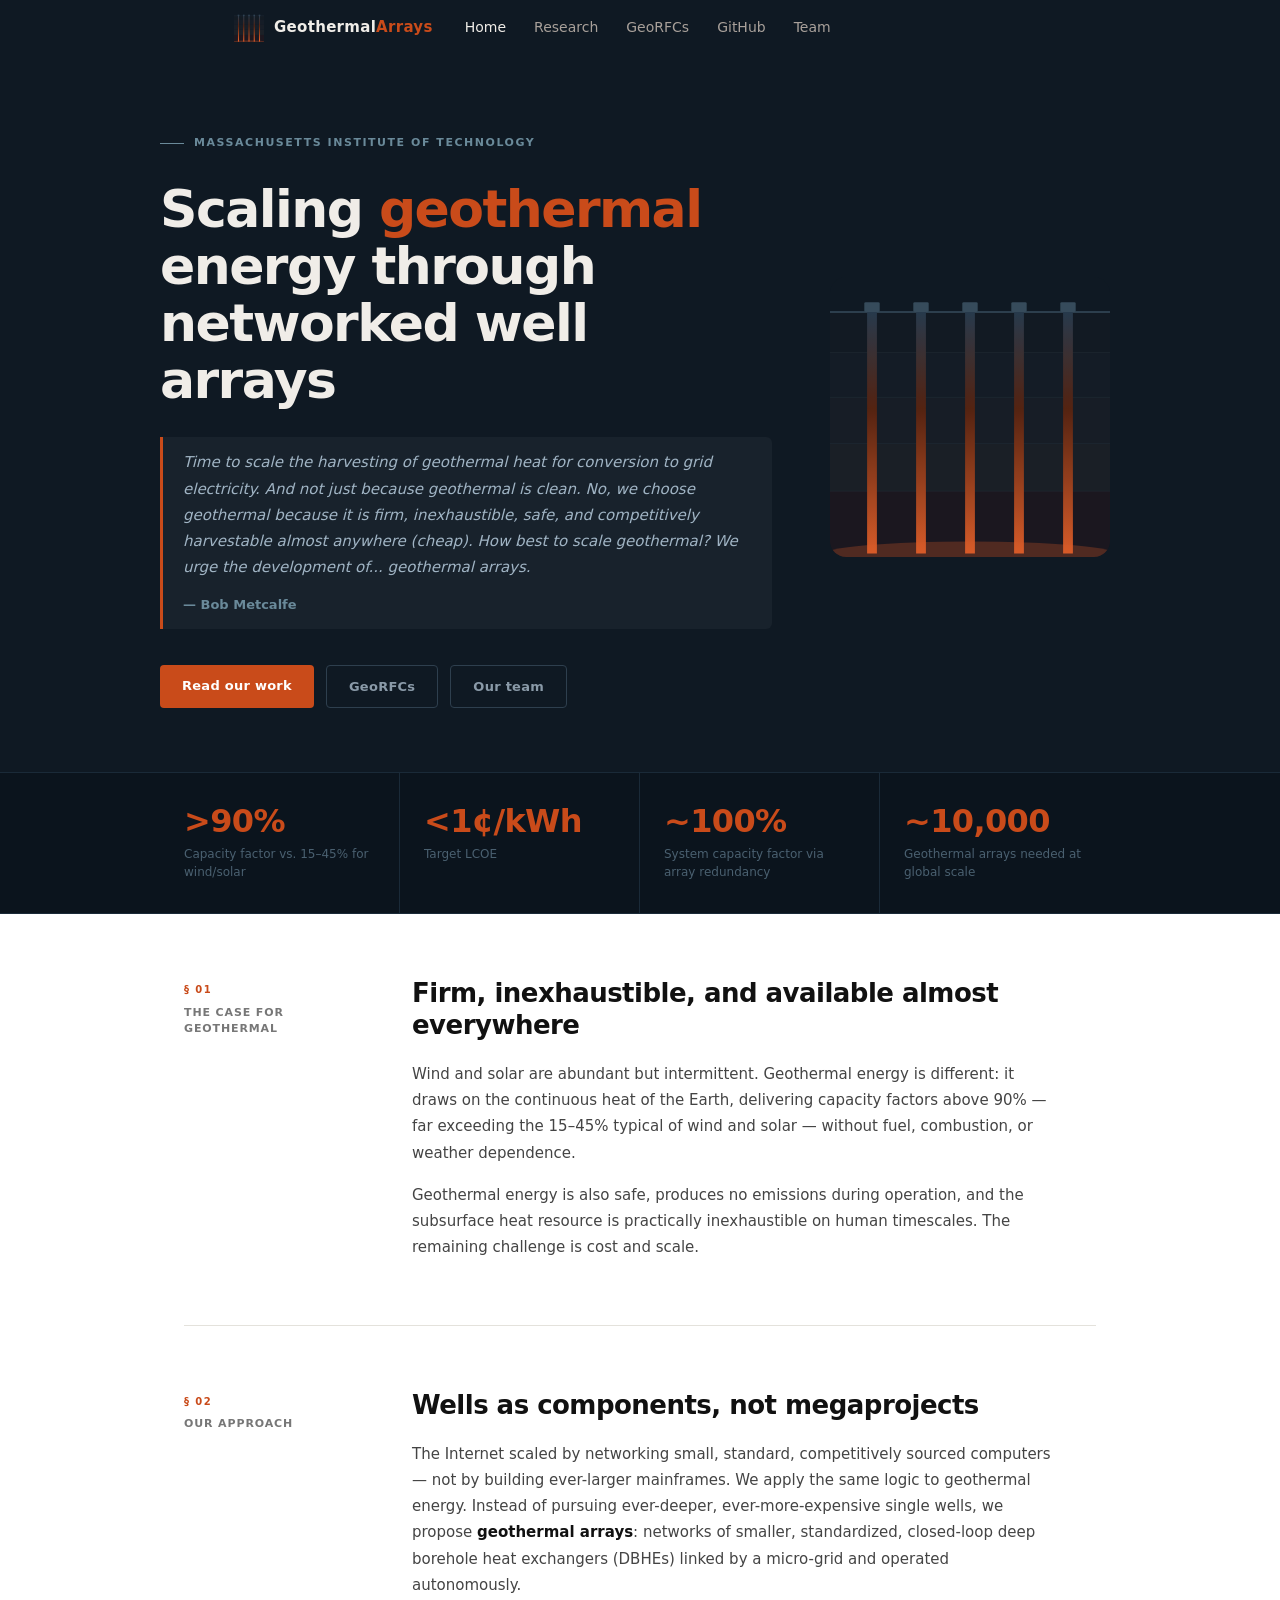
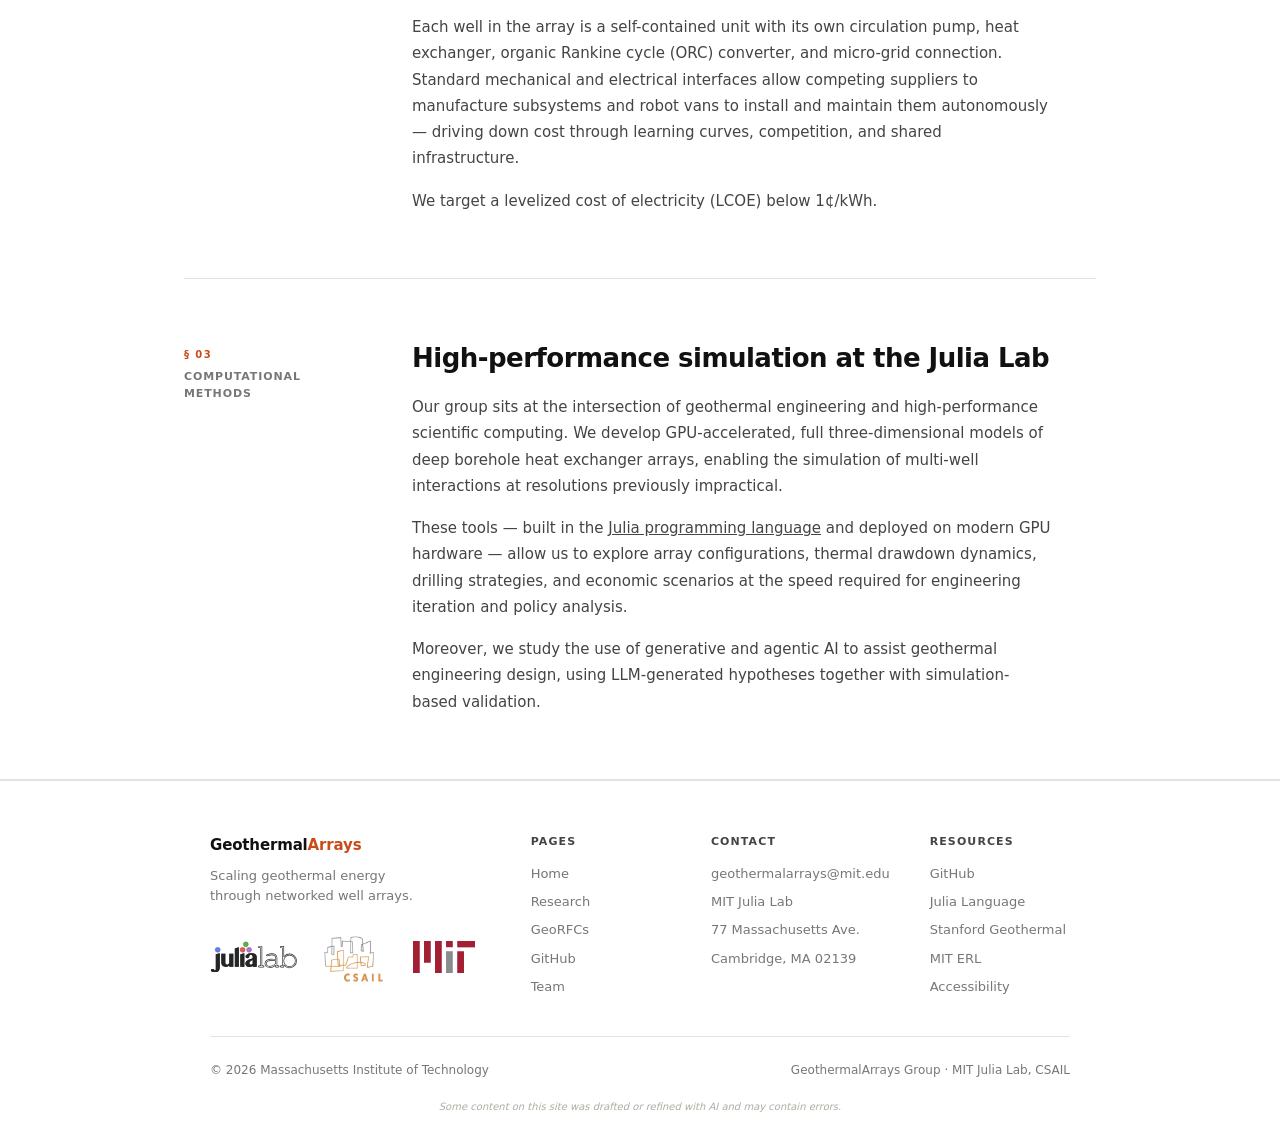
==== index.html @ 65e394c1 "Redesign home page and site-wide nav updates - New home page: dark hero with logo, stats strip, scro" ====
<!DOCTYPE html>
<html lang="en">
<head>
  <meta charset="UTF-8" />
  <meta name="viewport" content="width=device-width, initial-scale=1.0" />
  <title>GeothermalArrays — MIT Julia Lab</title>
  <meta name="description" content="Scaling geothermal energy through networks of standard wells. A research group at the MIT Julia Lab." />
  <link rel="stylesheet" href="css/style.css" />
  <style>
    :root { --content-w: 960px; }

    /* ── Hero ── */
    .hero2 {
      background: var(--nav-bg);
      padding: 0 24px;
    }

    .hero2-inner {
      max-width: var(--content-w);
      margin: 0 auto;
      display: grid;
      grid-template-columns: 1fr 300px;
      gap: 48px;
      align-items: center;
      min-height: 72vh;
      padding: 72px 0 64px;
    }

    .hero2-label {
      display: inline-flex;
      align-items: center;
      gap: 10px;
      font-size: 11px;
      font-weight: 700;
      letter-spacing: 0.14em;
      text-transform: uppercase;
      color: #6a8a9a;
      margin-bottom: 28px;
    }

    .hero2-label::before {
      content: '';
      display: block;
      width: 24px;
      height: 1px;
      background: #6a8a9a;
    }

    .hero2 h1 {
      font-size: clamp(32px, 5vw, 52px);
      font-weight: 800;
      line-height: 1.1;
      color: #f0ede8;
      letter-spacing: -0.03em;
      margin-bottom: 28px;
    }

    .hero2 h1 em {
      font-style: normal;
      color: var(--accent);
    }

    .hero2-desc {
      font-size: 16px;
      color: #8a9aa8;
      line-height: 1.75;
      max-width: 520px;
      margin-bottom: 40px;
    }

    .hero2-quote {
      border-left: 3px solid var(--accent);
      padding: 12px 20px;
      margin: 0 0 36px 0;
      background: rgba(255,255,255,0.04);
      border-radius: 0 6px 6px 0;
    }

    .hero2-quote p {
      font-size: 15px;
      color: #a0b4c4;
      line-height: 1.75;
      font-style: italic;
      margin-bottom: 10px;
    }

    .hero2-quote cite {
      font-size: 13px;
      font-style: normal;
      font-weight: 600;
      color: #6a8a9a;
    }

    .hero2-links {
      display: flex;
      gap: 12px;
      flex-wrap: wrap;
    }

    .btn2 {
      display: inline-block;
      padding: 10px 22px;
      border-radius: 4px;
      font-size: 13px;
      font-weight: 600;
      letter-spacing: 0.02em;
      text-decoration: none;
      transition: background 0.15s, color 0.15s, border-color 0.15s;
    }

    .btn2-primary {
      background: var(--accent);
      color: #fff;
    }

    .btn2-primary:hover { background: var(--accent-dark); }

    .btn2-ghost {
      border: 1px solid #2e3f4e;
      color: #8a9aa8;
    }

    .btn2-ghost:hover { border-color: #6a8a9a; color: #f0ede8; }

    /* ── Hero logo ── */
    .well-array-vis {
      display: flex;
      justify-content: center;
      align-items: center;
    }

    .hero2-logo {
      width: 100%;
      max-width: 280px;
      height: auto;
      border-radius: 16px;
      opacity: 0.92;
    }

    /* ── Stats strip ── */
    .stats-strip {
      background: #0b141d;
      border-top: 1px solid #1a2a38;
      border-bottom: 1px solid #1a2a38;
      padding: 0 24px;
    }

    .stats-strip-inner {
      max-width: var(--content-w);
      margin: 0 auto;
      display: grid;
      grid-template-columns: repeat(4, 1fr);
      divide: 1px solid #1a2a38;
    }

    .stat2 {
      padding: 32px 24px;
      border-right: 1px solid #1a2a38;
    }

    .stat2:last-child { border-right: none; }

    .stat2-value {
      font-size: 32px;
      font-weight: 800;
      color: var(--accent);
      letter-spacing: -0.02em;
      line-height: 1;
      margin-bottom: 8px;
    }

    .stat2-label {
      font-size: 12px;
      color: #4a6070;
      line-height: 1.5;
    }

    /* ── Content ── */
    .content2 {
      max-width: var(--content-w);
      margin: 0 auto;
      padding: 0 24px;
    }

    .section2 {
      display: grid;
      grid-template-columns: 180px 1fr;
      gap: 48px;
      padding: 64px 0;
      border-bottom: 1px solid var(--border);
    }

    .section2:last-child { border-bottom: none; }

    .section2-label {
      padding-top: 4px;
    }

    .section2-num {
      font-size: 10px;
      font-weight: 700;
      letter-spacing: 0.14em;
      text-transform: uppercase;
      color: var(--accent);
      margin-bottom: 6px;
    }

    .section2-name {
      font-size: 11px;
      font-weight: 600;
      letter-spacing: 0.08em;
      text-transform: uppercase;
      color: var(--text-3);
      line-height: 1.5;
    }

    .section2-body h2 {
      font-size: 26px;
      font-weight: 700;
      letter-spacing: -0.02em;
      color: var(--text-1);
      margin-bottom: 20px;
      line-height: 1.2;
    }

    .section2-body p {
      font-size: 15px;
      color: var(--text-2);
      line-height: 1.75;
      margin-bottom: 16px;
      max-width: 640px;
    }

    .section2-body p:last-child { margin-bottom: 0; }

    .section2-body p a {
      color: var(--text-2);
      text-decoration: underline;
    }

    .section2-body p a:hover { color: var(--text-1); }

    .section2-body strong { color: var(--text-1); }

    /* ── Stat cards inside section ── */
    .stat-grid2 {
      display: grid;
      grid-template-columns: repeat(2, 1fr);
      gap: 12px;
      margin-top: 28px;
    }

    .stat-card2 {
      background: var(--surface);
      border: 1px solid var(--border);
      border-radius: 8px;
      padding: 18px 20px;
    }

    .stat-card2-value {
      font-size: 24px;
      font-weight: 800;
      color: var(--accent);
      letter-spacing: -0.02em;
      line-height: 1;
      margin-bottom: 6px;
    }

    .stat-card2-label {
      font-size: 12px;
      color: var(--text-3);
      line-height: 1.4;
    }

    /* ── Scroll reveal ── */
    .section2 {
      opacity: 0;
      transform: translateY(28px);
      transition: opacity 0.6s ease, transform 0.6s ease;
    }

    .section2.visible {
      opacity: 1;
      transform: translateY(0);
    }

    /* ── Responsive ── */
    @media (max-width: 760px) {
      .hero2-inner {
        grid-template-columns: 1fr;
        min-height: auto;
        padding: 56px 0 48px;
      }
      .well-array-vis { display: none; }
      .stats-strip-inner { grid-template-columns: repeat(2, 1fr); }
      .stat2 { border-bottom: 1px solid #1a2a38; }
      .stat2:nth-child(2n) { border-right: none; }
      .section2 { grid-template-columns: 1fr; gap: 16px; }
      .section2-label { display: flex; gap: 12px; align-items: baseline; }
      .stat-grid2 { grid-template-columns: 1fr; }
    }
  </style>
</head>
<body>

<nav>
  <div class="nav-inner">
    <a class="nav-brand" href="index.html"><img class="nav-logo" src="images/logo-dark.svg" alt="GeothermalArrays logo" />Geothermal<span>Arrays</span></a>
    <ul class="nav-links">
      <li><a href="index.html" class="active">Home</a></li>
      <li><a href="publications.html">Research</a></li>
      <li><a href="rfcs.html">GeoRFCs</a></li>
      <li><a href="https://github.com/geothermalarrays" target="_blank" rel="noopener">GitHub</a></li>
      <li><a href="people.html">Team</a></li>
    </ul>
  </div>
</nav>

<!-- Hero -->
<section class="hero2">
  <div class="hero2-inner">
    <div>
      <div class="hero2-label">Massachusetts Institute of Technology</div>
      <h1>Scaling <em>geothermal</em> energy through networked well arrays</h1>
      <blockquote class="hero2-quote">
        <p>Time to scale the harvesting of geothermal heat for conversion to grid electricity. And not just because geothermal is clean. No, we choose geothermal because it is firm, inexhaustible, safe, and competitively harvestable almost anywhere (cheap). How best to scale geothermal? We urge the development of... geothermal arrays.</p>
        <cite>— Bob Metcalfe</cite>
      </blockquote>
      <div class="hero2-links">
        <a class="btn2 btn2-primary" href="publications.html">Read our work</a>
        <a class="btn2 btn2-ghost" href="rfcs.html">GeoRFCs</a>
        <a class="btn2 btn2-ghost" href="people.html">Our team</a>
      </div>
    </div>

    <!-- Logo -->
    <div class="well-array-vis">
      <img src="images/logo-dark.svg" alt="GeothermalArrays — geological cross-section logo" class="hero2-logo" />
    </div>
  </div>
</section>

<!-- Stats strip -->
<div class="stats-strip">
  <div class="stats-strip-inner">
    <div class="stat2">
      <div class="stat2-value">&gt;90%</div>
      <div class="stat2-label">Capacity factor vs. 15–45% for wind/solar</div>
    </div>
    <div class="stat2">
      <div class="stat2-value">&lt;1¢/kWh</div>
      <div class="stat2-label">Target LCOE</div>
    </div>
    <div class="stat2">
      <div class="stat2-value">~100%</div>
      <div class="stat2-label">System capacity factor via array redundancy</div>
    </div>
    <div class="stat2">
      <div class="stat2-value">~10,000</div>
      <div class="stat2-label">Geothermal arrays needed at global scale</div>
    </div>
  </div>
</div>

<!-- Content sections -->
<div class="content2">

  <div class="section2">
    <div class="section2-label">
      <div class="section2-num">§ 01</div>
      <div class="section2-name">The case for geothermal</div>
    </div>
    <div class="section2-body">
      <h2>Firm, inexhaustible, and available almost everywhere</h2>
      <p>
        Wind and solar are abundant but intermittent. Geothermal energy is different:
        it draws on the continuous heat of the Earth, delivering capacity factors
        above 90% — far exceeding the 15–45% typical of wind and solar — without
        fuel, combustion, or weather dependence.
      </p>
      <p>
        Geothermal energy is also safe, produces no emissions during operation, and
        the subsurface heat resource is practically inexhaustible on human timescales.
        The remaining challenge is cost and scale.
      </p>
    </div>
  </div>

  <div class="section2">
    <div class="section2-label">
      <div class="section2-num">§ 02</div>
      <div class="section2-name">Our approach</div>
    </div>
    <div class="section2-body">
      <h2>Wells as components, not megaprojects</h2>
      <p>
        The Internet scaled by networking small, standard, competitively sourced
        computers — not by building ever-larger mainframes. We apply the same logic
        to geothermal energy. Instead of pursuing ever-deeper, ever-more-expensive
        single wells, we propose <strong>geothermal arrays</strong>: networks of
        smaller, standardized, closed-loop deep borehole heat exchangers (DBHEs)
        linked by a micro-grid and operated autonomously.
      </p>
      <p>
        Each well in the array is a self-contained unit with its own circulation
        pump, heat exchanger, organic Rankine cycle (ORC) converter, and micro-grid
        connection. Standard mechanical and electrical interfaces allow competing
        suppliers to manufacture subsystems and robot vans to install and maintain
        them autonomously — driving down cost through learning curves, competition,
        and shared infrastructure.
      </p>
      <p>
        We target a levelized cost of electricity (LCOE) below 1¢/kWh.
      </p>
    </div>
  </div>

  <div class="section2">
    <div class="section2-label">
      <div class="section2-num">§ 03</div>
      <div class="section2-name">Computational methods</div>
    </div>
    <div class="section2-body">
      <h2>High-performance simulation at the Julia Lab</h2>
      <p>
        Our group sits at the intersection of geothermal engineering and
        high-performance scientific computing. We develop GPU-accelerated,
        full three-dimensional models of deep borehole heat exchanger arrays,
        enabling the simulation of multi-well interactions at resolutions
        previously impractical.
      </p>
      <p>
        These tools — built in the <a href="https://julialang.org/" target="_blank" rel="noopener">Julia programming language</a> and
        deployed on modern GPU hardware — allow us to explore array configurations,
        thermal drawdown dynamics, drilling strategies, and economic scenarios at
        the speed required for engineering iteration and policy analysis.
      </p>
      <p>
        Moreover, we study the use of generative and agentic AI to assist geothermal
        engineering design, using LLM-generated hypotheses together with
        simulation-based validation.
      </p>
    </div>
  </div>

</div>

<hr class="section-divider" style="margin-top: 0;" />

<footer>
  <div class="footer-inner">
    <div>
      <div class="footer-brand-name">Geothermal<span>Arrays</span></div>
      <p class="footer-tagline">Scaling geothermal energy through networked well arrays.</p>
      <div class="footer-logos">
        <a href="https://julia.mit.edu/" target="_blank" rel="noopener">
          <img class="footer-logo-julialab" src="images/julia_lab_logo.svg" alt="MIT Julia Lab" />
        </a>
        <a href="https://www.csail.mit.edu/" target="_blank" rel="noopener">
          <img class="footer-logo-csail" src="images/csail_logo.png" alt="MIT CSAIL" />
        </a>
        <a href="https://web.mit.edu/" target="_blank" rel="noopener">
          <img class="footer-logo-mit" src="images/mit_logo.svg" alt="MIT" />
        </a>
      </div>
    </div>

    <div>
      <div class="footer-col-title">Pages</div>
      <ul class="footer-col-links">
        <li><a href="index.html">Home</a></li>
        <li><a href="publications.html">Research</a></li>
        <li><a href="rfcs.html">GeoRFCs</a></li>
        <li><a href="https://github.com/geothermalarrays" target="_blank" rel="noopener">GitHub</a></li>
        <li><a href="people.html">Team</a></li>
      </ul>
    </div>

    <div>
      <div class="footer-col-title">Contact</div>
      <ul class="footer-col-links">
        <li><a href="mailto:geothermalarrays@mit.edu">geothermalarrays@mit.edu</a></li>
        <li><a href="https://julia.mit.edu/" target="_blank" rel="noopener">MIT Julia Lab</a></li>
        <li>77 Massachusetts Ave.</li>
        <li>Cambridge, MA 02139</li>
      </ul>
    </div>

    <div>
      <div class="footer-col-title">Resources</div>
      <ul class="footer-col-links">
        <li><a href="https://github.com/geothermalarrays" target="_blank" rel="noopener">GitHub</a></li>
        <li><a href="https://julialang.org/" target="_blank" rel="noopener">Julia Language</a></li>
        <li><a href="https://pangea.stanford.edu/ERE/db/GeoConf/" target="_blank" rel="noopener">Stanford Geothermal</a></li>
        <li><a href="https://erlweb.mit.edu/" target="_blank" rel="noopener">MIT ERL</a></li>
        <li><a href="https://accessibility.mit.edu/" target="_blank" rel="noopener">Accessibility</a></li>
      </ul>
    </div>
  </div>

  <div class="footer-bottom">
    <span>&copy; 2026 Massachusetts Institute of Technology</span>
    <span>GeothermalArrays Group &middot; MIT Julia Lab, CSAIL</span>
    <span class="footer-ai-disclaimer">Some content on this site was drafted or refined with AI and may contain errors.</span>
  </div>
</footer>

<script>
  const observer = new IntersectionObserver((entries) => {
    entries.forEach(entry => {
      if (entry.isIntersecting) {
        entry.target.classList.add('visible');
        observer.unobserve(entry.target);
      }
    });
  }, { threshold: 0.15 });

  document.querySelectorAll('.section2').forEach(el => observer.observe(el));
</script>
</body>
</html>
---- css/style.css ----
:root {
  --bg: #ffffff;
  --surface: #f7f6f3;
  --border: #e4e2dc;
  --text-1: #111111;
  --text-2: #444444;
  --text-3: #777777;
  --accent: #c94b1a;
  --accent-dark: #9e3912;
  --nav-bg: rgb(15, 25, 35);
  --nav-text: #f0ede8;
  --max-w: 860px;
  --font: system-ui, -apple-system, "Segoe UI", Helvetica, Arial, sans-serif;
}

*, *::before, *::after { box-sizing: border-box; margin: 0; padding: 0; }

body {
  font-family: var(--font);
  background: var(--bg);
  color: var(--text-1);
  font-size: 16px;
  line-height: 1.65;
}

/* ── Navigation ── */
nav {
  background: var(--nav-bg);
  position: sticky;
  top: 0;
  z-index: 100;
}

.nav-inner {
  max-width: var(--max-w);
  margin: 0 auto;
  padding: 0 24px;
  display: flex;
  align-items: center;
  gap: 32px;
  height: 54px;
}

.nav-brand {
  color: var(--nav-text);
  text-decoration: none;
  font-weight: 600;
  font-size: 15px;
  letter-spacing: 0.02em;
  white-space: nowrap;
  display: flex;
  align-items: center;
}

.nav-logo {
  width: 30px;
  height: 30px;
  flex-shrink: 0;
  margin-right: 10px;
}

.nav-brand span {
  color: var(--accent);
}

.nav-links {
  display: flex;
  gap: 28px;
  list-style: none;
}

.nav-links a {
  color: #a8a09a;
  text-decoration: none;
  font-size: 14px;
  transition: color 0.15s;
}

.nav-links a:hover,
.nav-links a.active {
  color: var(--nav-text);
}

/* ── Page wrapper ── */
.page {
  max-width: var(--max-w);
  margin: 0 auto;
  padding: 56px 24px 80px;
}

/* ── Hero (index only) ── */
.hero {
  padding: 72px 24px 56px;
  max-width: var(--max-w);
  margin: 0 auto;
}

.hero-label {
  font-size: 12px;
  font-weight: 600;
  letter-spacing: 0.12em;
  text-transform: uppercase;
  color: var(--accent);
  margin-bottom: 20px;
}

.hero h1 {
  font-size: clamp(28px, 5vw, 42px);
  font-weight: 700;
  line-height: 1.18;
  color: var(--text-1);
  margin-bottom: 24px;
  letter-spacing: -0.02em;
}

.hero-desc {
  font-size: 18px;
  color: var(--text-2);
  max-width: 640px;
  margin-bottom: 36px;
  line-height: 1.7;
}

.hero-links {
  display: flex;
  gap: 16px;
  flex-wrap: wrap;
}

.btn {
  display: inline-block;
  padding: 10px 22px;
  border-radius: 6px;
  font-size: 14px;
  font-weight: 500;
  text-decoration: none;
  transition: background 0.15s, color 0.15s;
}

.btn-primary {
  background: var(--accent);
  color: #fff;
}

.btn-primary:hover { background: var(--accent-dark); }

.btn-outline {
  border: 1.5px solid var(--border);
  color: var(--text-2);
}

.btn-outline:hover { border-color: var(--text-2); color: var(--text-1); }

/* ── Section divider ── */
.section-divider {
  border: none;
  border-top: 1px solid var(--border);
  margin: 0;
}

/* ── Content sections ── */
.content-section {
  max-width: var(--max-w);
  margin: 0 auto;
  padding: 52px 24px;
}

.content-section + .content-section {
  border-top: 1px solid var(--border);
}

.section-label {
  font-size: 11px;
  font-weight: 700;
  letter-spacing: 0.14em;
  text-transform: uppercase;
  color: var(--accent);
  margin-bottom: 14px;
}

.content-section h2 {
  font-size: 22px;
  font-weight: 600;
  margin-bottom: 20px;
  letter-spacing: -0.01em;
}

.content-section p {
  color: var(--text-2);
  margin-bottom: 16px;
  max-width: 700px;
}

.content-section p:last-child { margin-bottom: 0; }

.content-section p a,
.page p a {
  color: var(--text-2);
  text-decoration: underline;
}

.content-section p a:hover,
.page p a:hover { color: var(--text-1); }

/* ── Stat cards ── */
.stat-grid {
  display: grid;
  grid-template-columns: repeat(auto-fit, minmax(180px, 1fr));
  gap: 16px;
  margin: 32px 0 0;
}

.stat-card {
  background: var(--surface);
  border: 1px solid var(--border);
  border-radius: 10px;
  padding: 20px 22px;
}

.stat-value {
  font-size: 28px;
  font-weight: 700;
  color: var(--accent);
  line-height: 1;
  margin-bottom: 6px;
}

.stat-label {
  font-size: 13px;
  color: var(--text-3);
  line-height: 1.4;
}

/* ── Page headings ── */
.page-header {
  margin-bottom: 44px;
  padding-bottom: 24px;
  border-bottom: 1px solid var(--border);
}

.page-header h1 {
  font-size: 30px;
  font-weight: 700;
  letter-spacing: -0.02em;
  margin-bottom: 10px;
}

.page-header p {
  color: var(--text-2);
  font-size: 16px;
}

.page-header p a {
  color: var(--text-2);
  text-decoration: underline;
}

.page-header p a:hover {
  color: var(--text-1);
}

/* ── People grid ── */
.people-group {
  margin-bottom: 44px;
}

.people-group-title {
  font-size: 11px;
  font-weight: 700;
  letter-spacing: 0.14em;
  text-transform: uppercase;
  color: var(--text-3);
  margin-bottom: 20px;
  padding-bottom: 10px;
  border-bottom: 1px solid var(--border);
}

.people-pair {
  display: grid;
  grid-template-columns: 1fr 1fr;
  gap: 24px;
  padding: 18px 0;
}

.person-card {
  display: flex;
  gap: 16px;
  align-items: flex-start;
  border-radius: 8px;
  padding: 10px;
  margin: -10px;
  transition: background 0.2s;
}

.person-card:hover {
  background: var(--surface);
}

.person-info { flex: 1; }

.person-name {
  font-size: 16px;
  font-weight: 600;
  color: var(--text-1);
  margin-bottom: 2px;
}

.person-name a {
  color: inherit;
  text-decoration: none;
}

.person-name a:hover { color: var(--accent); }

.person-title {
  font-size: 14px;
  color: var(--text-2);
  margin-bottom: 6px;
}

.person-affil {
  font-size: 13px;
  color: var(--text-3);
}

.person-bio {
  font-size: 14px;
  color: var(--text-2);
  margin-top: 8px;
  line-height: 1.6;
}

.person-photo {
  width: 88px;
  height: 88px;
  border-radius: 50%;
  object-fit: cover;
  object-position: center top;
  flex-shrink: 0;
  border: 1px solid var(--border);
}

/* ── Publications list ── */
.pub-year-heading {
  font-size: 11px;
  font-weight: 700;
  letter-spacing: 0.14em;
  text-transform: uppercase;
  color: var(--text-3);
  margin: 36px 0 16px;
  padding-bottom: 8px;
  border-bottom: 1px solid var(--border);
}

.pub-year-heading:first-child { margin-top: 0; }

.pub-list {
  list-style: none;
}

.pub-item {
  padding: 18px 10px;
  margin: 0 -10px;
  border-radius: 8px;
  transition: background 0.2s;
}

.pub-item:hover { background: var(--surface); }

.pub-title {
  font-size: 15px;
  font-weight: 500;
  color: var(--text-1);
  margin-bottom: 6px;
  line-height: 1.5;
}

.pub-title a {
  color: inherit;
  text-decoration: none;
}

.pub-title a:hover { color: var(--accent); text-decoration: underline; }

.pub-featured {
  display: inline-block;
  font-size: 10px;
  font-weight: 700;
  letter-spacing: 0.08em;
  text-transform: uppercase;
  color: var(--accent);
  border: 1px solid var(--accent);
  border-radius: 3px;
  padding: 1px 6px;
  margin-left: 8px;
  vertical-align: middle;
  line-height: 1.6;
}

.pub-type {
  display: inline-block;
  font-size: 10px;
  font-weight: 600;
  letter-spacing: 0.06em;
  text-transform: uppercase;
  color: var(--text-3);
  border: 1px solid var(--border);
  border-radius: 3px;
  padding: 1px 6px;
  margin-left: 8px;
  vertical-align: middle;
  line-height: 1.6;
}

.pub-authors {
  font-size: 13px;
  color: var(--text-2);
  margin-bottom: 4px;
}

.pub-venue {
  font-size: 13px;
  color: var(--text-3);
}

.pub-actions {
  display: flex;
  align-items: center;
  gap: 6px;
  margin-top: 10px;
}

.pub-btn {
  display: inline-flex;
  align-items: center;
  gap: 5px;
  font-size: 11px;
  font-weight: 600;
  letter-spacing: 0.04em;
  text-transform: uppercase;
  color: var(--text-3);
  border: 1px solid var(--border);
  border-radius: 4px;
  padding: 3px 9px;
  text-decoration: none;
  background: none;
  cursor: pointer;
  font-family: inherit;
  line-height: 1.6;
  transition: color 0.15s, border-color 0.15s;
}

.pub-btn:hover {
  color: var(--accent);
  border-color: var(--accent);
}

.pub-btn.copied {
  color: #2a7a3a;
  border-color: #2a7a3a;
}

.pub-btn svg {
  flex-shrink: 0;
}

.pub-copy-all-bar {
  display: flex;
  justify-content: flex-end;
  margin-bottom: 8px;
}

/* ── RFC page ── */
.rfc-intro {
  background: var(--surface);
  border: 1px solid var(--border);
  border-left: 4px solid var(--accent);
  border-radius: 0 8px 8px 0;
  padding: 24px 28px;
  margin: 32px 0;
}

.rfc-intro p {
  font-size: 15px;
  color: var(--text-2);
  margin-bottom: 12px;
  line-height: 1.7;
}

.rfc-intro p:last-child { margin-bottom: 0; }

.rfc-intro cite {
  font-style: normal;
  font-weight: 600;
  color: var(--text-1);
}

.rfc-list {
  list-style: none;
  margin-top: 28px;
}

.rfc-item {
  padding: 18px 0;
  border-bottom: 1px solid var(--border);
  display: flex;
  gap: 20px;
  align-items: flex-start;
}

.rfc-item:last-child { border-bottom: none; }

.rfc-num {
  font-size: 12px;
  font-weight: 700;
  letter-spacing: 0.06em;
  color: var(--accent);
  white-space: nowrap;
  margin-top: 2px;
  min-width: 80px;
}

.rfc-body { flex: 1; }

.rfc-title {
  font-size: 15px;
  font-weight: 500;
  color: var(--text-1);
  margin-bottom: 4px;
}

.rfc-title a {
  color: inherit;
  text-decoration: none;
}

.rfc-title a:hover { color: var(--accent); }

.rfc-desc {
  font-size: 13px;
  color: var(--text-2);
  line-height: 1.6;
}

/* ── Footer ── */
footer {
  border-top: 1px solid var(--border);
  padding: 52px 24px 32px;
  font-size: 13px;
  color: var(--text-3);
}

.footer-inner {
  max-width: var(--max-w);
  margin: 0 auto;
  display: grid;
  grid-template-columns: 2fr 1fr 1fr 1fr;
  gap: 40px;
  padding-bottom: 40px;
  border-bottom: 1px solid var(--border);
}

.footer-brand-logo {
  width: 48px;
  height: 48px;
  border-radius: 8px;
  display: block;
  margin-bottom: 14px;
}

.footer-brand-name {
  font-size: 15px;
  font-weight: 700;
  color: var(--text-1);
  letter-spacing: -0.01em;
  margin-bottom: 8px;
}

.footer-brand-name span { color: var(--accent); }

.footer-tagline {
  font-size: 13px;
  color: var(--text-3);
  line-height: 1.6;
  margin-bottom: 24px;
  max-width: 220px;
}

.footer-logos {
  display: flex;
  align-items: center;
  gap: 20px;
  flex-wrap: wrap;
}

.footer-logo-mit {
  height: 32px;
  width: auto;
  display: block;
}

.footer-logo-julialab {
  height: 32px;
  width: auto;
  display: block;
}

.footer-logo-csail {
  height: 52px;
  width: auto;
  display: block;
  opacity: 0.75;
}

.footer-col-title {
  font-size: 11px;
  font-weight: 700;
  letter-spacing: 0.1em;
  text-transform: uppercase;
  color: var(--text-2);
  margin-bottom: 14px;
}

.footer-col-links {
  list-style: none;
  display: flex;
  flex-direction: column;
  gap: 10px;
}

.footer-col-links a {
  color: var(--text-3);
  text-decoration: none;
  transition: color 0.15s;
}

.footer-col-links a:hover { color: var(--text-1); }

.footer-col-links li { line-height: 1.4; }

.footer-bottom {
  max-width: var(--max-w);
  margin: 24px auto 0;
  display: flex;
  justify-content: space-between;
  align-items: center;
  font-size: 12px;
  color: var(--text-3);
  flex-wrap: wrap;
  gap: 8px;
}

.footer-bottom a { color: var(--text-3); text-decoration: underline; }
.footer-bottom a:hover { color: var(--text-1); }

.footer-ai-disclaimer {
  width: 100%;
  text-align: center;
  font-size: 10px;
  color: #b0aba4;
  font-style: italic;
  margin-top: 10px;
  order: 10;
}

@media (max-width: 700px) {
  .footer-inner { grid-template-columns: 1fr 1fr; }
}

/* ── MIT badge ── */
.affil-badge {
  display: inline-flex;
  align-items: center;
  gap: 8px;
  background: var(--surface);
  border: 1px solid var(--border);
  border-radius: 20px;
  padding: 5px 14px;
  font-size: 13px;
  color: var(--text-2);
  text-decoration: none;
  margin-bottom: 28px;
}

.affil-badge:hover { border-color: var(--text-3); }

/* ── Responsive ── */
@media (max-width: 600px) {
  .hero { padding: 48px 20px 40px; }
  .page { padding: 40px 20px 60px; }
  .content-section { padding: 40px 20px; }
  .stat-grid { grid-template-columns: repeat(2, 1fr); }
}
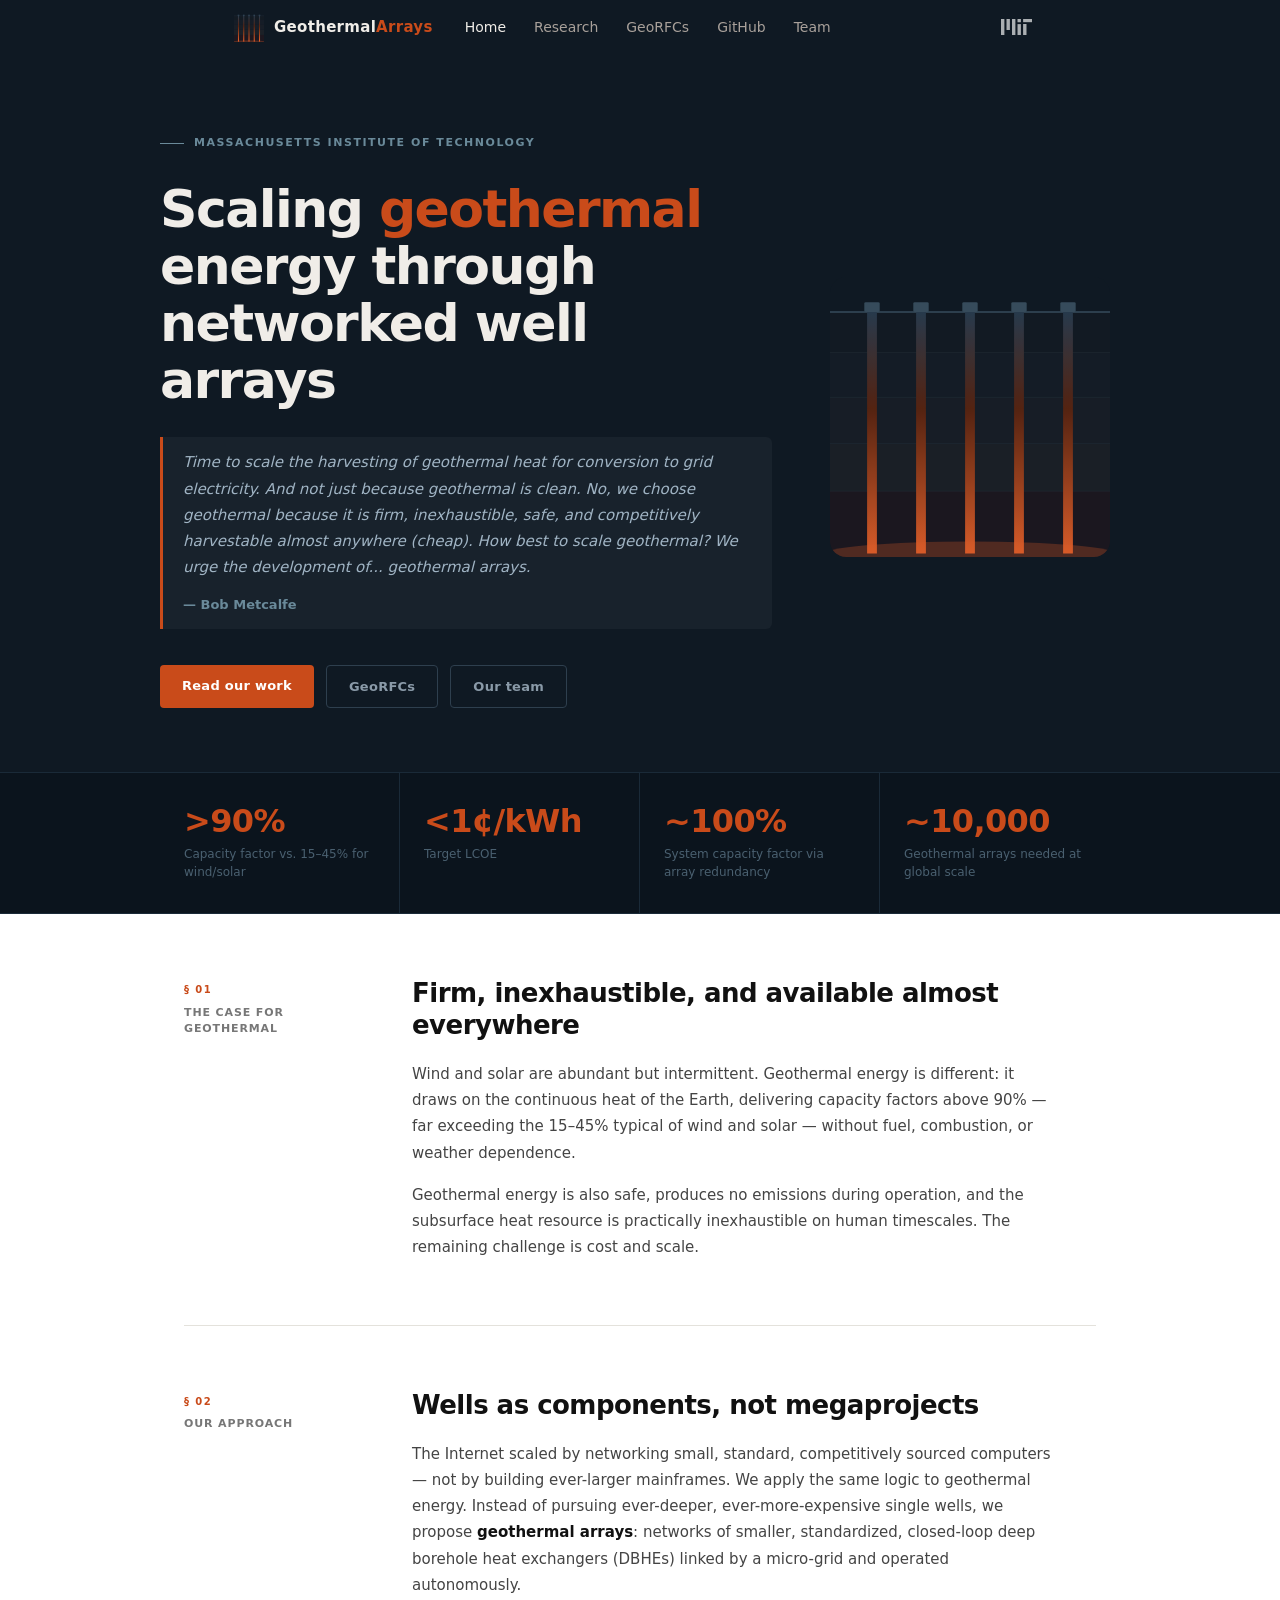
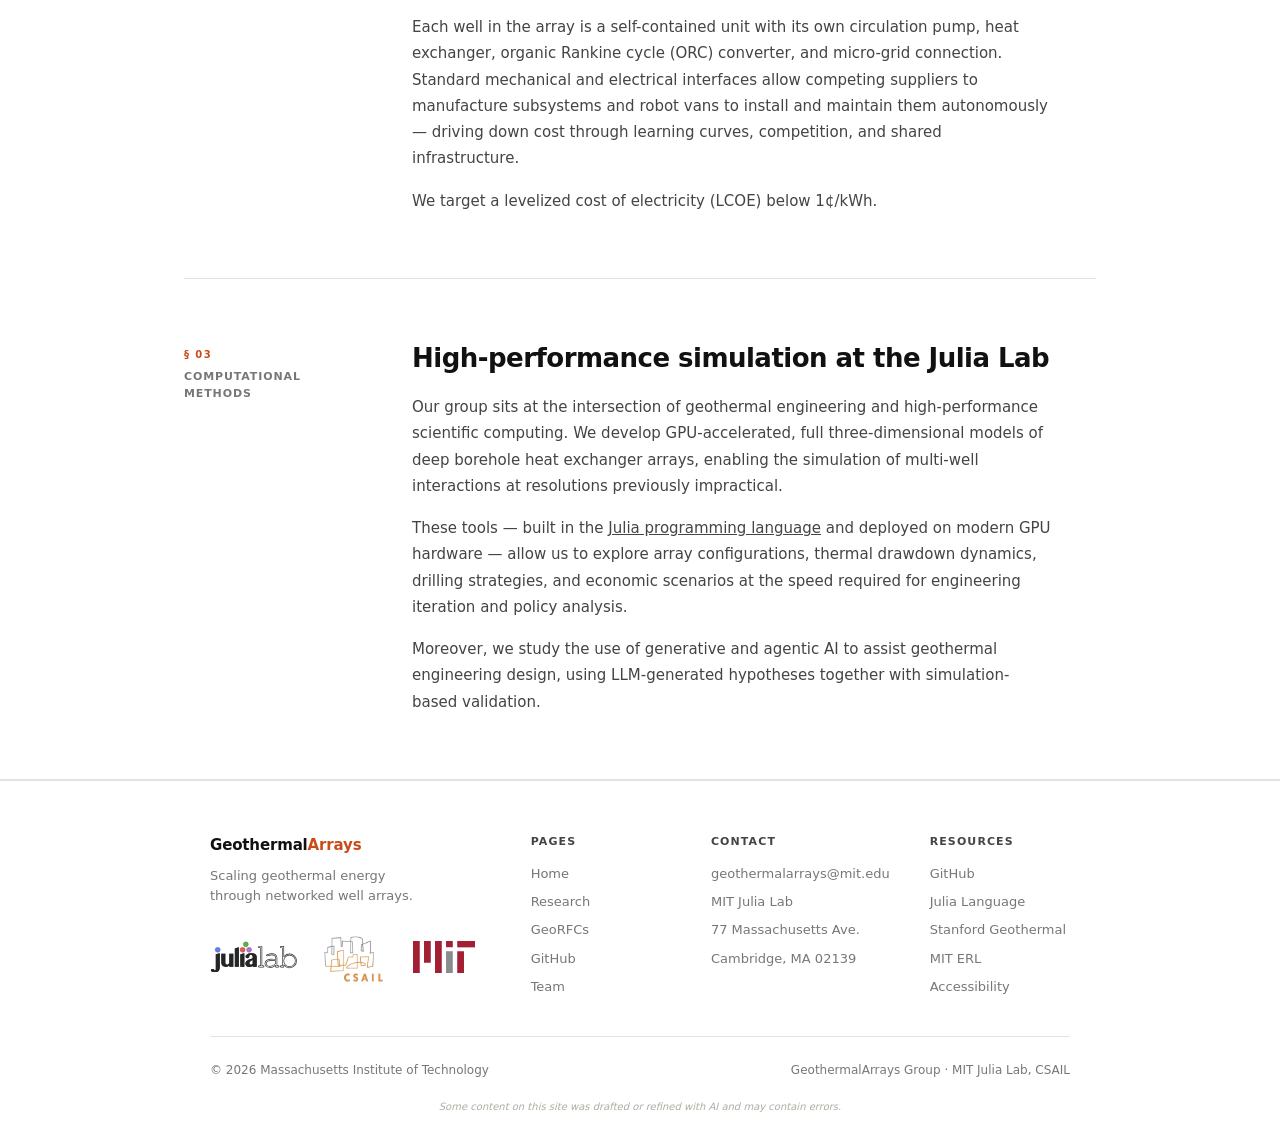
==== commit 057772fd: "Add white MIT logo to nav bar across all pages Co-Authored-By: Claude Sonnet 4.6 <noreply@anthropic." ====
--- a/index.html
+++ b/index.html
@@ -285,7 +285,7 @@
     }
 
     /* ── Responsive ── */
-    @media (max-width: 760px) {
+    @media (max-width: 860px) {
       .hero2-inner {
         grid-template-columns: 1fr;
         min-height: auto;
@@ -313,6 +313,10 @@
       <li><a href="https://github.com/geothermalarrays" target="_blank" rel="noopener">GitHub</a></li>
       <li><a href="people.html">Team</a></li>
     </ul>
+    <a class="nav-mit" href="https://web.mit.edu/" target="_blank" rel="noopener"><img class="nav-mit-logo" src="images/mit_logo.svg" alt="MIT" /></a>
+    <button class="nav-toggle" aria-label="Toggle menu" onclick="this.classList.toggle('open');document.querySelector('.nav-links').classList.toggle('open')">
+      <span></span><span></span><span></span>
+    </button>
   </div>
 </nav>
 
--- a/css/style.css
+++ b/css/style.css
@@ -21,6 +21,7 @@
   color: var(--text-1);
   font-size: 16px;
   line-height: 1.65;
+  overflow-x: hidden;
 }
 
 /* ── Navigation ── */
@@ -81,11 +82,83 @@
   color: var(--nav-text);
 }
 
+/* ── MIT logo (nav right) ── */
+.nav-mit {
+  margin-left: auto;
+  margin-right: 14px;
+  display: flex;
+  align-items: center;
+  flex-shrink: 0;
+}
+
+.nav-mit-logo {
+  height: 16px;
+  width: auto;
+  opacity: 0.65;
+  filter: brightness(0) invert(1);
+  transition: opacity 0.15s;
+}
+
+.nav-mit:hover .nav-mit-logo { opacity: 1; }
+
+/* ── Hamburger ── */
+.nav-toggle {
+  display: none;
+  background: none;
+  border: none;
+  cursor: pointer;
+  padding: 4px;
+  flex-direction: column;
+  gap: 5px;
+}
+
+.nav-toggle span {
+  display: block;
+  width: 22px;
+  height: 2px;
+  background: var(--nav-text);
+  border-radius: 2px;
+  transition: transform 0.2s, opacity 0.2s;
+}
+
+.nav-toggle.open span:nth-child(1) { transform: translateY(7px) rotate(45deg); }
+.nav-toggle.open span:nth-child(2) { opacity: 0; }
+.nav-toggle.open span:nth-child(3) { transform: translateY(-7px) rotate(-45deg); }
+
+@media (max-width: 860px) {
+  .nav-mit { display: none; }
+  .nav-toggle { display: flex; margin-left: auto; }
+
+  .nav-links {
+    display: none;
+    flex-direction: column;
+    gap: 0;
+    position: absolute;
+    top: 54px;
+    left: 0;
+    right: 0;
+    background: var(--nav-bg);
+    border-top: 1px solid #1a2a38;
+    padding: 8px 0;
+    z-index: 99;
+  }
+
+  .nav-links.open { display: flex; }
+
+  .nav-links li a {
+    display: block;
+    padding: 12px 24px;
+    font-size: 15px;
+  }
+
+  .nav-inner { position: relative; }
+}
+
 /* ── Page wrapper ── */
 .page {
   max-width: var(--max-w);
   margin: 0 auto;
-  padding: 56px 24px 80px;
+  padding: 48px 24px 80px;
 }
 
 /* ── Hero (index only) ── */
@@ -231,24 +304,60 @@
   line-height: 1.4;
 }
 
-/* ── Page headings ── */
-.page-header {
-  margin-bottom: 44px;
-  padding-bottom: 24px;
-  border-bottom: 1px solid var(--border);
-}
-
-.page-header h1 {
-  font-size: 30px;
-  font-weight: 700;
-  letter-spacing: -0.02em;
-  margin-bottom: 10px;
-}
-
-.page-header p {
-  color: var(--text-2);
-  font-size: 16px;
-}
+/* ── Dark page hero (inner pages) ── */
+.page-hero {
+  background: var(--nav-bg);
+  padding: 0 24px;
+}
+
+.page-hero-inner {
+  max-width: var(--max-w);
+  margin: 0 auto;
+  padding: 52px 0 44px;
+}
+
+.page-hero-label {
+  display: inline-flex;
+  align-items: center;
+  gap: 10px;
+  font-size: 11px;
+  font-weight: 700;
+  letter-spacing: 0.14em;
+  text-transform: uppercase;
+  color: #6a8a9a;
+  margin-bottom: 20px;
+}
+
+.page-hero-label::before {
+  content: '';
+  display: block;
+  width: 24px;
+  height: 1px;
+  background: #6a8a9a;
+}
+
+.page-hero-inner h1 {
+  font-size: clamp(26px, 4vw, 36px);
+  font-weight: 800;
+  letter-spacing: -0.03em;
+  color: #f0ede8;
+  margin-bottom: 12px;
+  line-height: 1.1;
+}
+
+.page-hero-sub {
+  font-size: 15px;
+  color: #8a9aa8;
+  line-height: 1.65;
+  max-width: 560px;
+}
+
+.page-hero-sub a {
+  color: #8a9aa8;
+  text-decoration: underline;
+}
+
+.page-hero-sub a:hover { color: #f0ede8; }
 
 .page-header p a {
   color: var(--text-2);
@@ -285,7 +394,7 @@
 .person-card {
   display: flex;
   gap: 16px;
-  align-items: flex-start;
+  align-items: center;
   border-radius: 8px;
   padding: 10px;
   margin: -10px;
@@ -665,6 +774,12 @@
 
 @media (max-width: 700px) {
   .footer-inner { grid-template-columns: 1fr 1fr; }
+  .people-pair { grid-template-columns: 1fr; gap: 16px; }
+}
+
+@media (max-width: 480px) {
+  .footer-inner { grid-template-columns: 1fr; }
+  .footer-bottom { flex-direction: column; align-items: flex-start; }
 }
 
 /* ── MIT badge ── */
@@ -690,4 +805,8 @@
   .page { padding: 40px 20px 60px; }
   .content-section { padding: 40px 20px; }
   .stat-grid { grid-template-columns: repeat(2, 1fr); }
-}
+  .rfc-item { flex-direction: column; gap: 6px; }
+  .rfc-num { min-width: unset; }
+  .pub-title { font-size: 14px; }
+  .people-pair { grid-template-columns: 1fr; }
+}
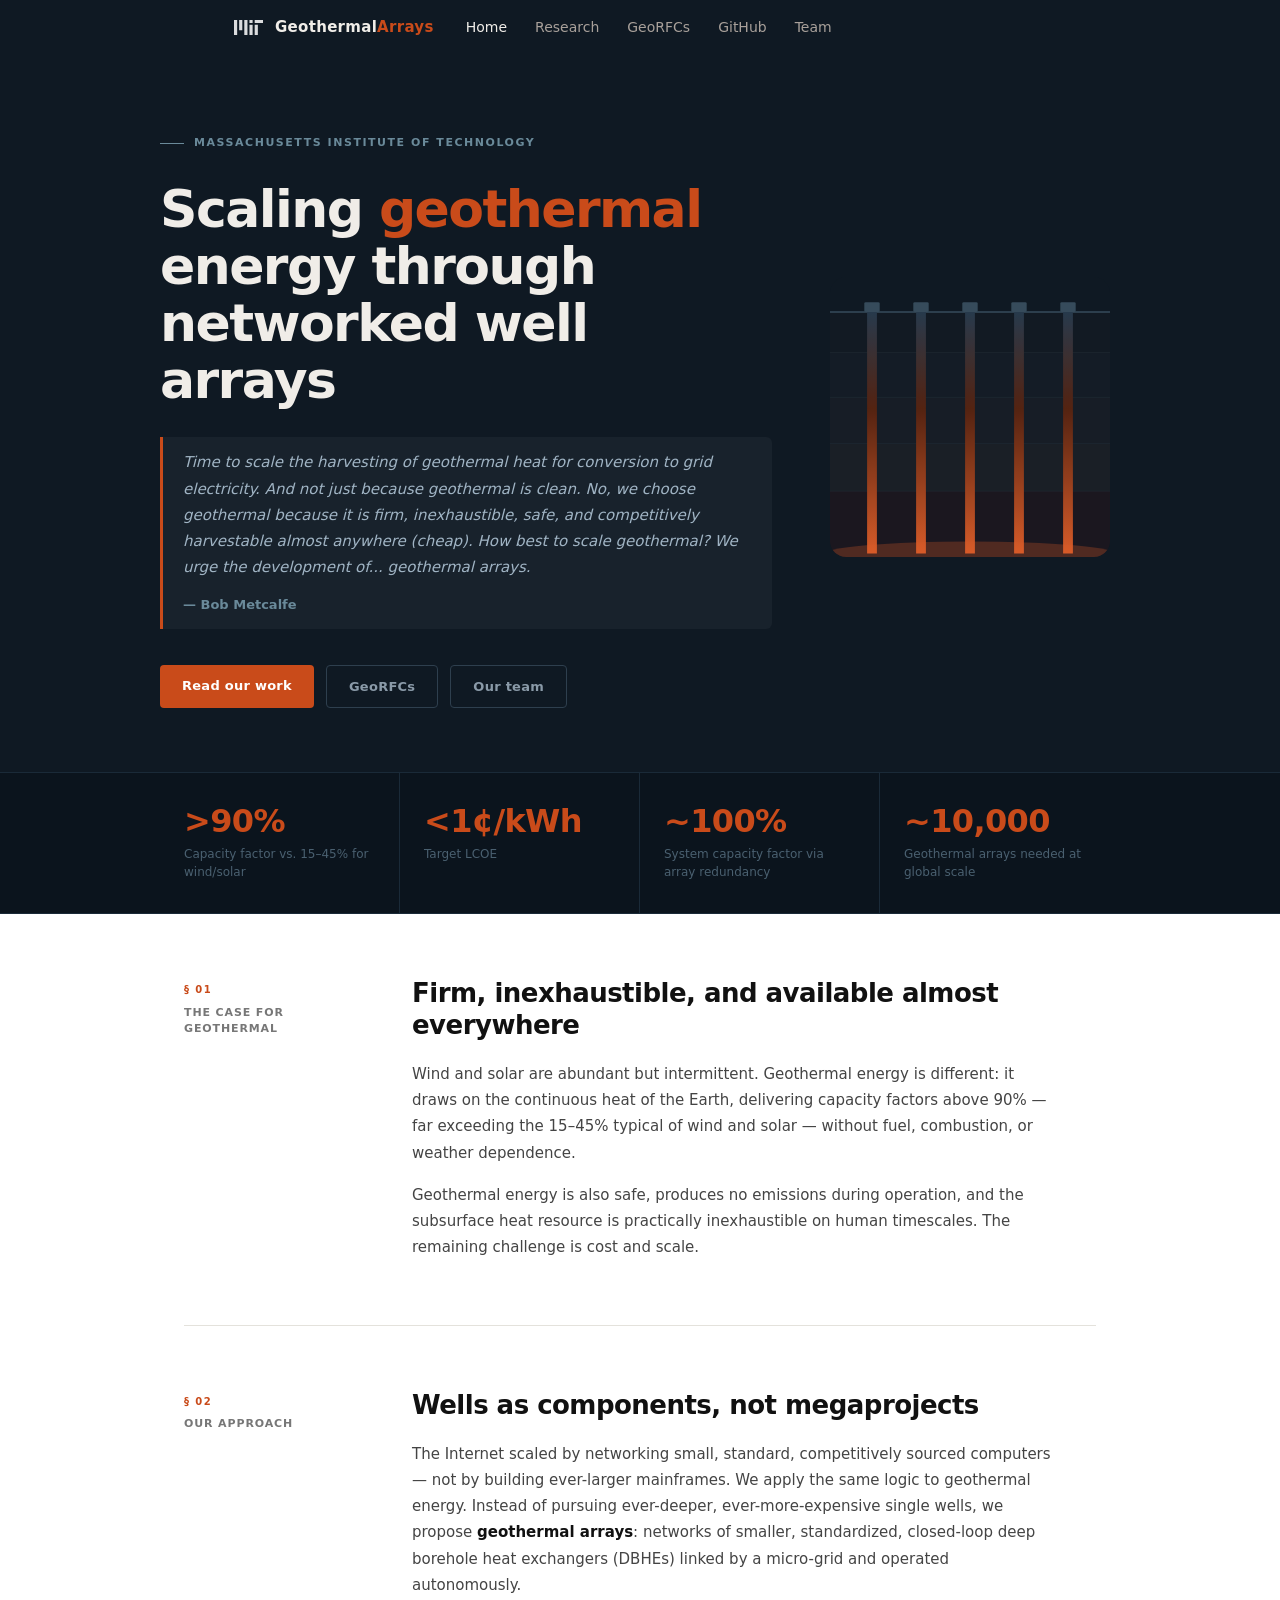
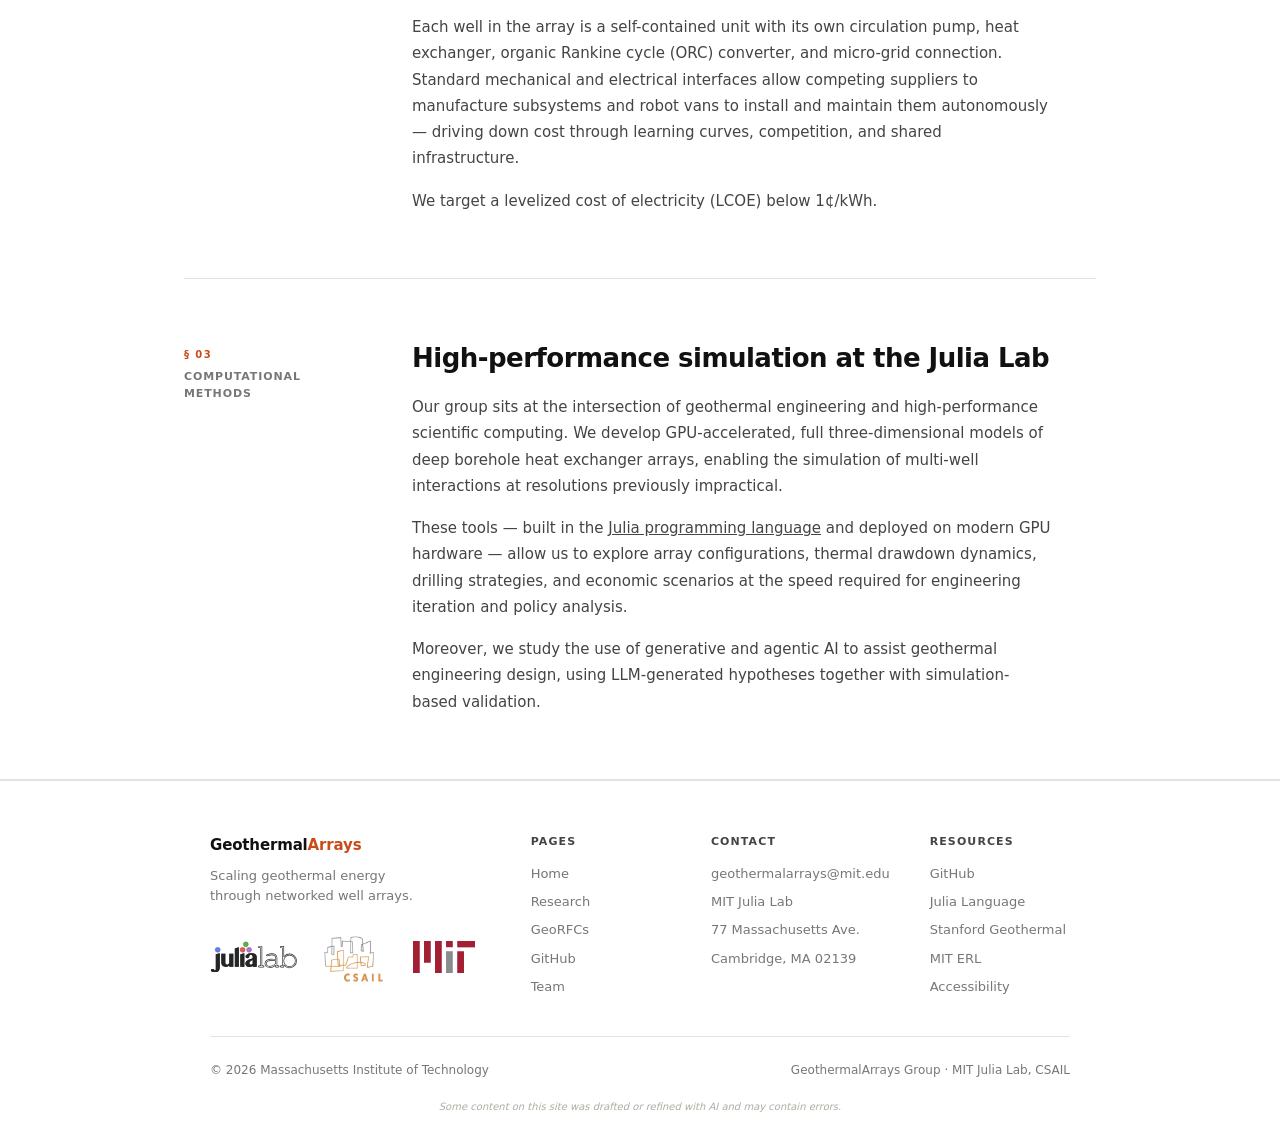
==== commit ec100fe4: "Replace GeothermalArrays logo with white MIT logo in nav Swap the geological cross-section logo for " ====
--- a/index.html
+++ b/index.html
@@ -305,7 +305,7 @@
 
 <nav>
   <div class="nav-inner">
-    <a class="nav-brand" href="index.html"><img class="nav-logo" src="images/logo-dark.svg" alt="GeothermalArrays logo" />Geothermal<span>Arrays</span></a>
+    <a class="nav-brand" href="index.html"><img class="nav-logo" src="images/mit_logo.svg" alt="MIT" />Geothermal<span>Arrays</span></a>
     <ul class="nav-links">
       <li><a href="index.html" class="active">Home</a></li>
       <li><a href="publications.html">Research</a></li>
@@ -313,8 +313,7 @@
       <li><a href="https://github.com/geothermalarrays" target="_blank" rel="noopener">GitHub</a></li>
       <li><a href="people.html">Team</a></li>
     </ul>
-    <a class="nav-mit" href="https://web.mit.edu/" target="_blank" rel="noopener"><img class="nav-mit-logo" src="images/mit_logo.svg" alt="MIT" /></a>
-    <button class="nav-toggle" aria-label="Toggle menu" onclick="this.classList.toggle('open');document.querySelector('.nav-links').classList.toggle('open')">
+<button class="nav-toggle" aria-label="Toggle menu" onclick="this.classList.toggle('open');document.querySelector('.nav-links').classList.toggle('open')">
       <span></span><span></span><span></span>
     </button>
   </div>
--- a/css/style.css
+++ b/css/style.css
@@ -54,10 +54,12 @@
 }
 
 .nav-logo {
-  width: 30px;
-  height: 30px;
+  height: 15px;
+  width: auto;
   flex-shrink: 0;
-  margin-right: 10px;
+  margin-right: 12px;
+  filter: brightness(0) invert(1);
+  opacity: 0.85;
 }
 
 .nav-brand span {
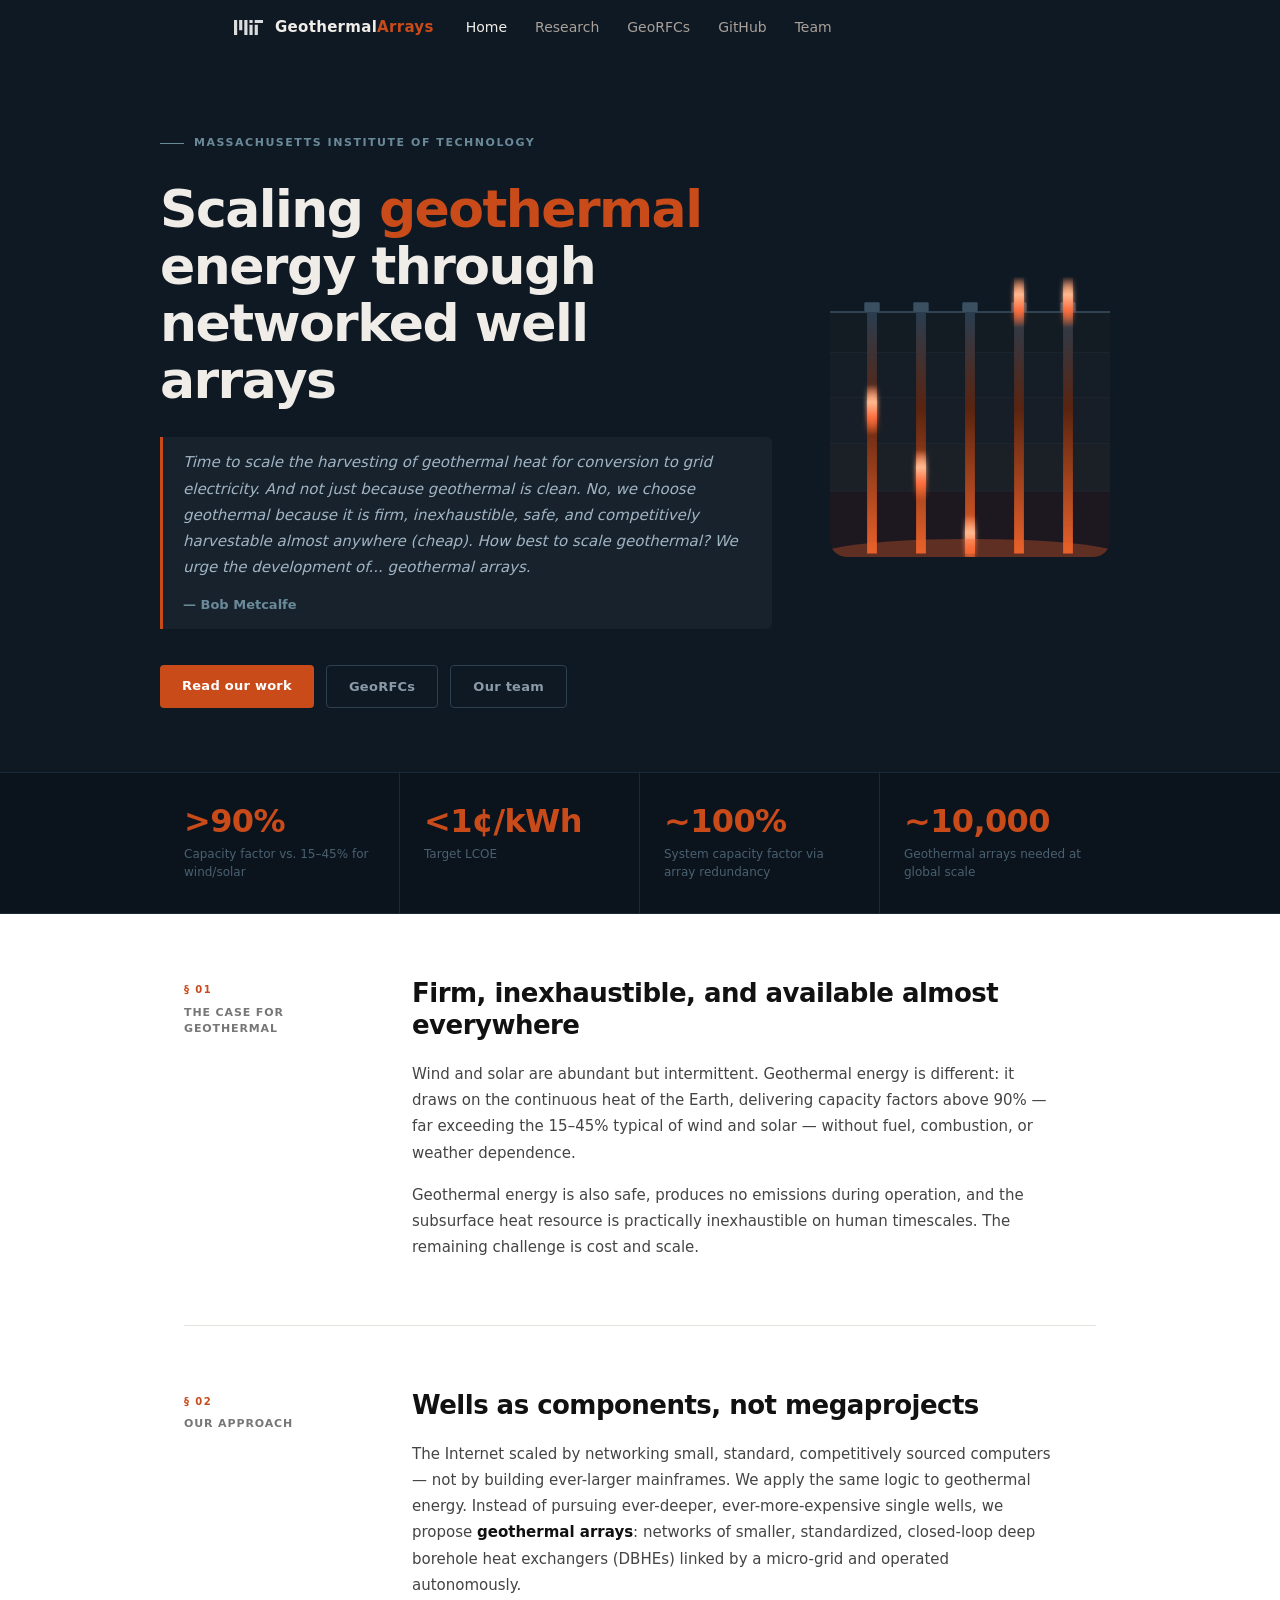
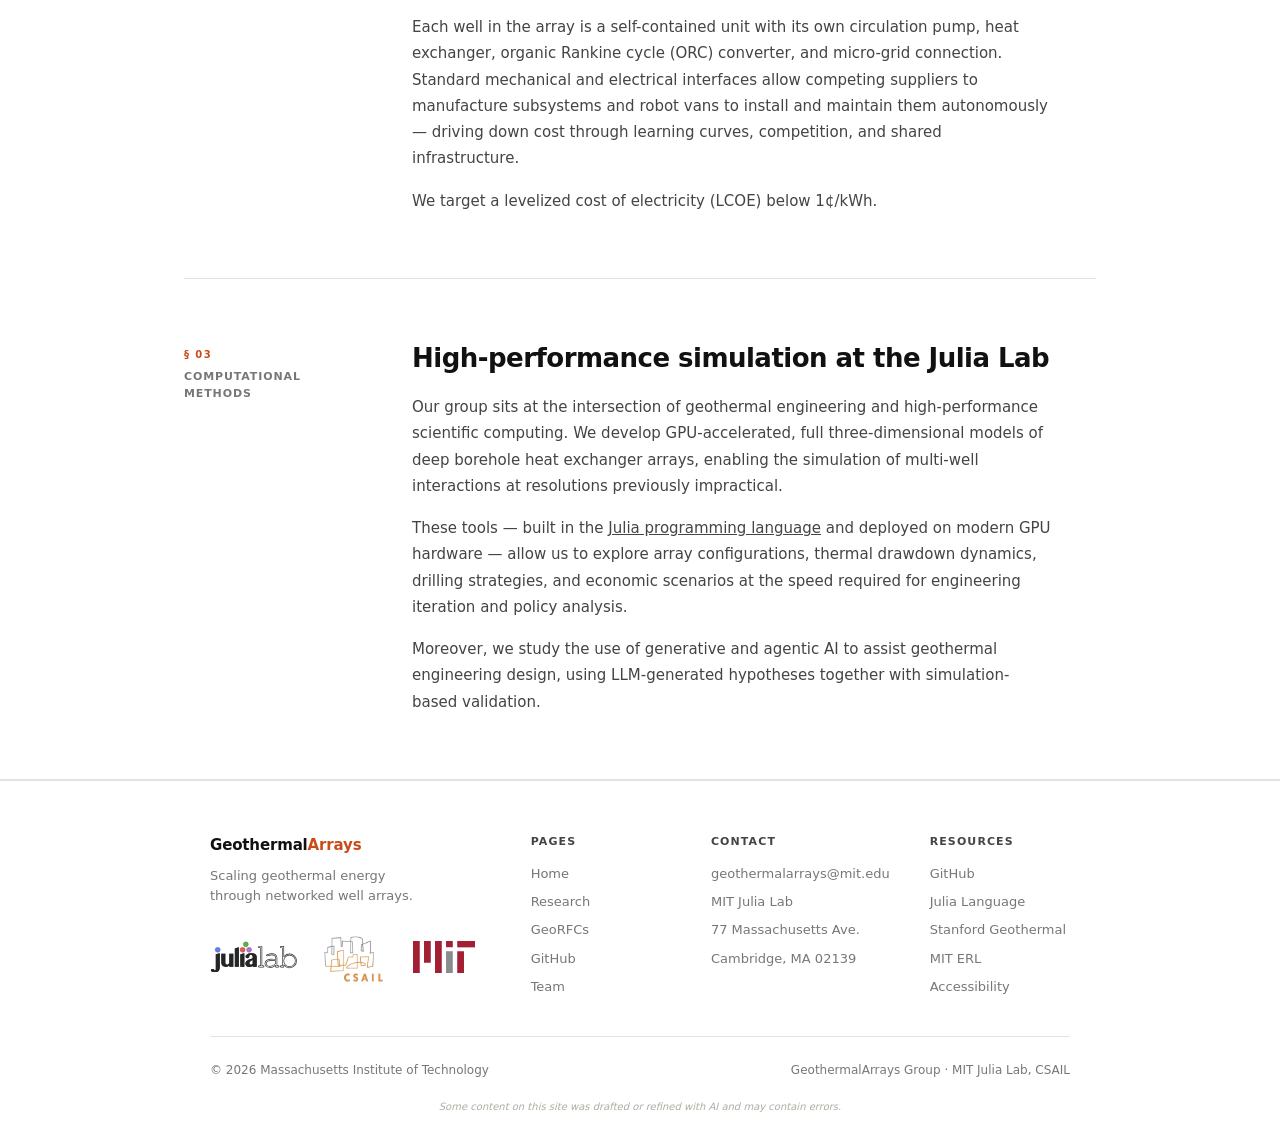
==== commit d05eb654: "Animate hero logo, update team and BibTeX entries - Add heat-rise SVG animation to home page logo (e" ====
--- a/index.html
+++ b/index.html
@@ -127,6 +127,12 @@
       display: flex;
       justify-content: center;
       align-items: center;
+      animation: logoEnter 1s cubic-bezier(0.16, 1, 0.3, 1) 0.3s both;
+    }
+
+    @keyframes logoEnter {
+      from { opacity: 0; transform: translateY(22px); }
+      to   { opacity: 1; transform: translateY(0); }
     }
 
     .hero2-logo {
@@ -134,7 +140,13 @@
       max-width: 280px;
       height: auto;
       border-radius: 16px;
-      opacity: 0.92;
+      overflow: hidden;
+      animation: logoFloat 7s ease-in-out 1.3s infinite;
+    }
+
+    @keyframes logoFloat {
+      0%, 100% { transform: translateY(0px); }
+      50%       { transform: translateY(-8px); }
     }
 
     /* ── Stats strip ── */
@@ -338,7 +350,89 @@
 
     <!-- Logo -->
     <div class="well-array-vis">
-      <img src="images/logo-dark.svg" alt="GeothermalArrays — geological cross-section logo" class="hero2-logo" />
+      <svg class="hero2-logo" viewBox="0 0 400 400" xmlns="http://www.w3.org/2000/svg" aria-label="GeothermalArrays — geological cross-section logo">
+        <defs>
+          <clipPath id="frame"><rect width="400" height="400" rx="23"/></clipPath>
+          <linearGradient id="wg" x1="0" y1="50" x2="0" y2="395" gradientUnits="userSpaceOnUse">
+            <stop offset="0%"   stop-color="#2a3d50"/>
+            <stop offset="40%"  stop-color="#5a2410"/>
+            <stop offset="100%" stop-color="#e8612a"/>
+          </linearGradient>
+          <linearGradient id="hp" x1="0" y1="0" x2="0" y2="1">
+            <stop offset="0%"   stop-color="#ff9060" stop-opacity="0"/>
+            <stop offset="35%"  stop-color="#ffb890" stop-opacity="1"/>
+            <stop offset="65%"  stop-color="#ff7040" stop-opacity="0.9"/>
+            <stop offset="100%" stop-color="#e8612a" stop-opacity="0"/>
+          </linearGradient>
+          <filter id="hglow" x="-80%" y="-10%" width="260%" height="120%">
+            <feGaussianBlur stdDeviation="3.5" result="blur"/>
+            <feMerge><feMergeNode in="blur"/><feMergeNode in="SourceGraphic"/></feMerge>
+          </filter>
+        </defs>
+
+        <g clip-path="url(#frame)">
+          <!-- Background -->
+          <rect width="400" height="400" fill="#0f1923"/>
+
+          <!-- Geological layers -->
+          <rect x="0" y="50"  width="400" height="58"  fill="#141c24" opacity="0.9"/>
+          <rect x="0" y="108" width="400" height="64"  fill="#171e28" opacity="0.9"/>
+          <rect x="0" y="172" width="400" height="66"  fill="#1a2028" opacity="0.9"/>
+          <rect x="0" y="238" width="400" height="68"  fill="#1d2228" opacity="0.9"/>
+          <rect x="0" y="306" width="400" height="94"  fill="#201820" opacity="0.9"/>
+
+          <!-- Layer lines -->
+          <g stroke="#2a3540" stroke-width="1" opacity="0.6">
+            <line x1="0" y1="108" x2="400" y2="108"/>
+            <line x1="0" y1="172" x2="400" y2="172"/>
+            <line x1="0" y1="238" x2="400" y2="238"/>
+            <line x1="0" y1="306" x2="400" y2="306"/>
+          </g>
+          <line x1="0" y1="50" x2="400" y2="50" stroke="#3a5060" stroke-width="2"/>
+
+          <!-- Wellheads -->
+          <rect x="49"  y="36" width="22" height="14" rx="2" fill="#3a5060"/>
+          <rect x="119" y="36" width="22" height="14" rx="2" fill="#3a5060"/>
+          <rect x="189" y="36" width="22" height="14" rx="2" fill="#3a5060"/>
+          <rect x="259" y="36" width="22" height="14" rx="2" fill="#3a5060"/>
+          <rect x="329" y="36" width="22" height="14" rx="2" fill="#3a5060"/>
+
+          <!-- Well shafts -->
+          <rect x="53"  y="50" width="14" height="345" fill="url(#wg)"/>
+          <rect x="123" y="50" width="14" height="345" fill="url(#wg)"/>
+          <rect x="193" y="50" width="14" height="345" fill="url(#wg)"/>
+          <rect x="263" y="50" width="14" height="345" fill="url(#wg)"/>
+          <rect x="333" y="50" width="14" height="345" fill="url(#wg)"/>
+
+          <!-- Heat pulses rising through each well -->
+          <rect x="53"  width="14" height="72" fill="url(#hp)" filter="url(#hglow)">
+            <animate attributeName="y" from="395" to="-72" dur="3s" repeatCount="indefinite" begin="0s"/>
+            <animate attributeName="opacity" values="0;1;1;0" keyTimes="0;0.08;0.88;1" dur="3s" repeatCount="indefinite" begin="0s"/>
+          </rect>
+          <rect x="123" width="14" height="72" fill="url(#hp)" filter="url(#hglow)">
+            <animate attributeName="y" from="395" to="-72" dur="3s" repeatCount="indefinite" begin="0.6s"/>
+            <animate attributeName="opacity" values="0;1;1;0" keyTimes="0;0.08;0.88;1" dur="3s" repeatCount="indefinite" begin="0.6s"/>
+          </rect>
+          <rect x="193" width="14" height="72" fill="url(#hp)" filter="url(#hglow)">
+            <animate attributeName="y" from="395" to="-72" dur="3s" repeatCount="indefinite" begin="1.2s"/>
+            <animate attributeName="opacity" values="0;1;1;0" keyTimes="0;0.08;0.88;1" dur="3s" repeatCount="indefinite" begin="1.2s"/>
+          </rect>
+          <rect x="263" width="14" height="72" fill="url(#hp)" filter="url(#hglow)">
+            <animate attributeName="y" from="395" to="-72" dur="3s" repeatCount="indefinite" begin="1.8s"/>
+            <animate attributeName="opacity" values="0;1;1;0" keyTimes="0;0.08;0.88;1" dur="3s" repeatCount="indefinite" begin="1.8s"/>
+          </rect>
+          <rect x="333" width="14" height="72" fill="url(#hp)" filter="url(#hglow)">
+            <animate attributeName="y" from="395" to="-72" dur="3s" repeatCount="indefinite" begin="2.4s"/>
+            <animate attributeName="opacity" values="0;1;1;0" keyTimes="0;0.08;0.88;1" dur="3s" repeatCount="indefinite" begin="2.4s"/>
+          </rect>
+
+          <!-- Bottom heat glow -->
+          <ellipse cx="200" cy="396" rx="210" ry="18" fill="#e8612a">
+            <animate attributeName="opacity" values="0.18;0.36;0.18" dur="2.5s" repeatCount="indefinite"/>
+            <animate attributeName="ry" values="18;23;18" dur="2.5s" repeatCount="indefinite"/>
+          </ellipse>
+        </g>
+      </svg>
     </div>
   </div>
 </section>
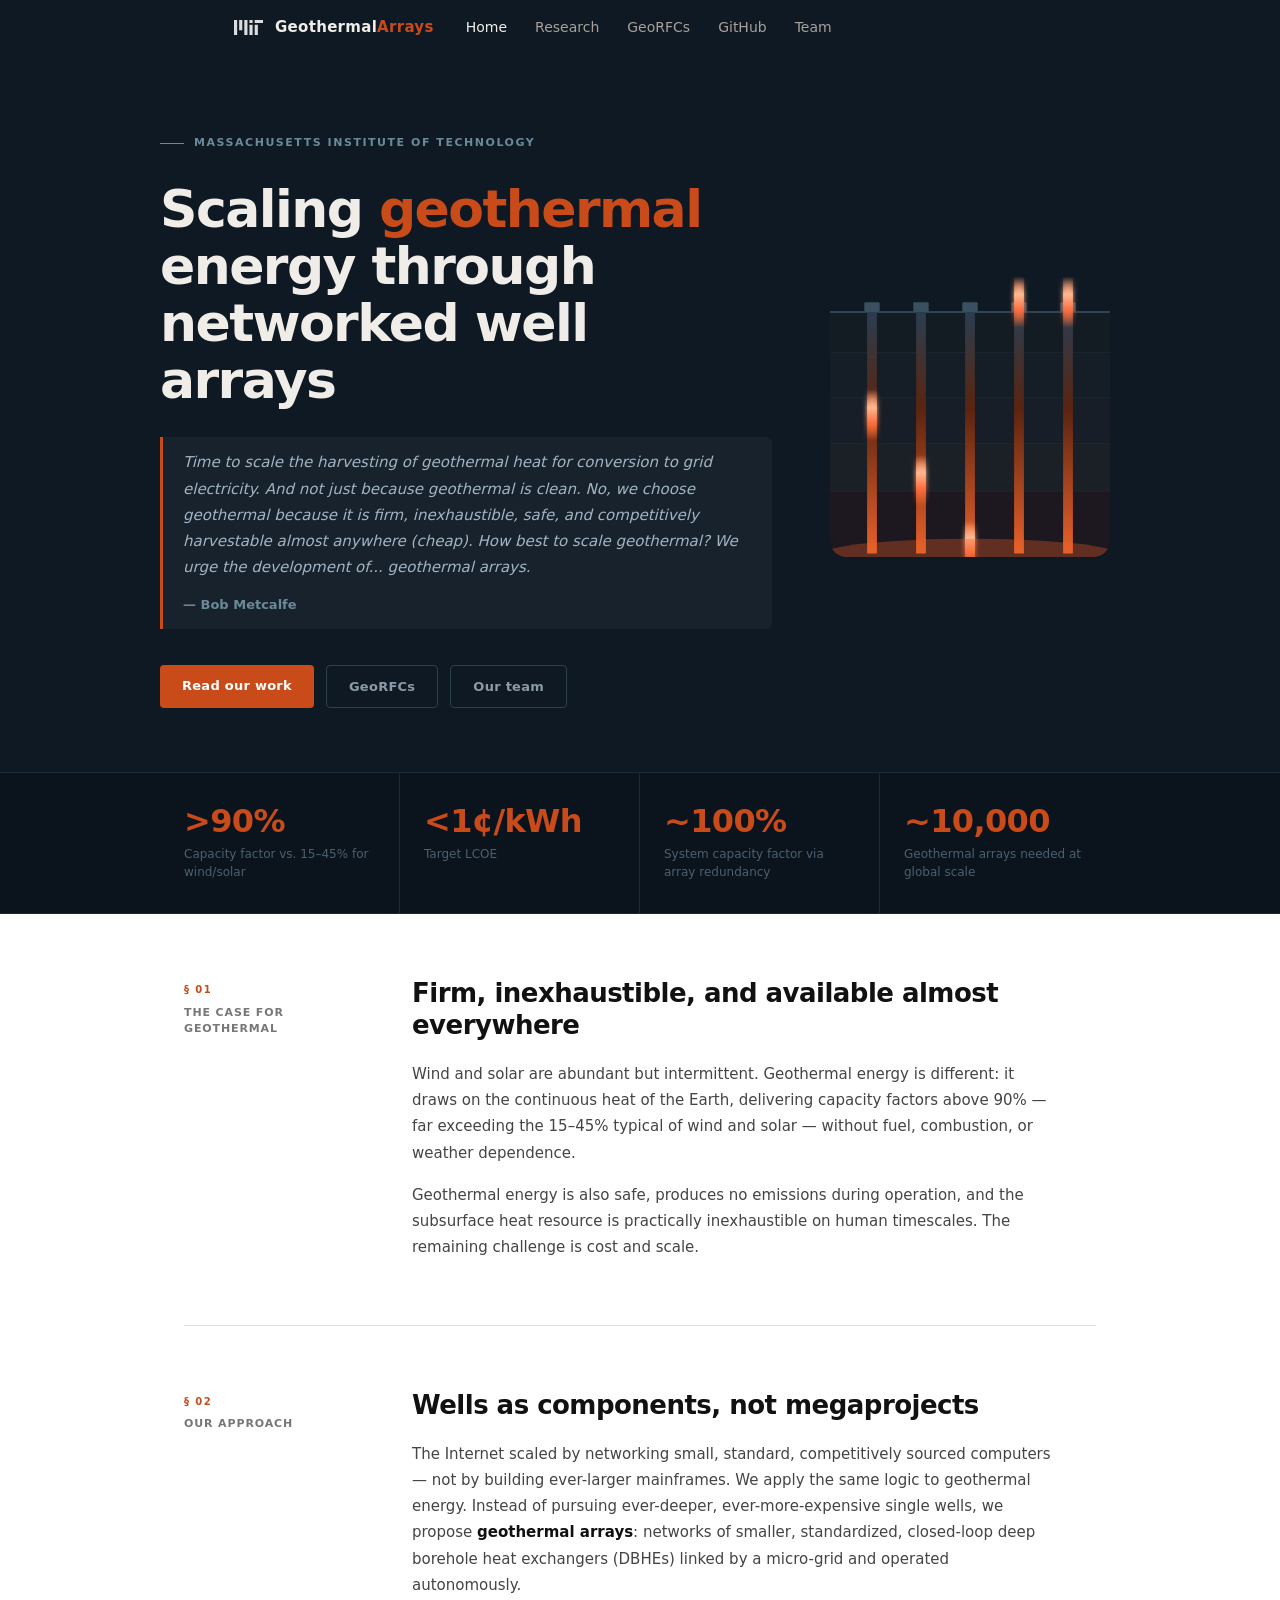
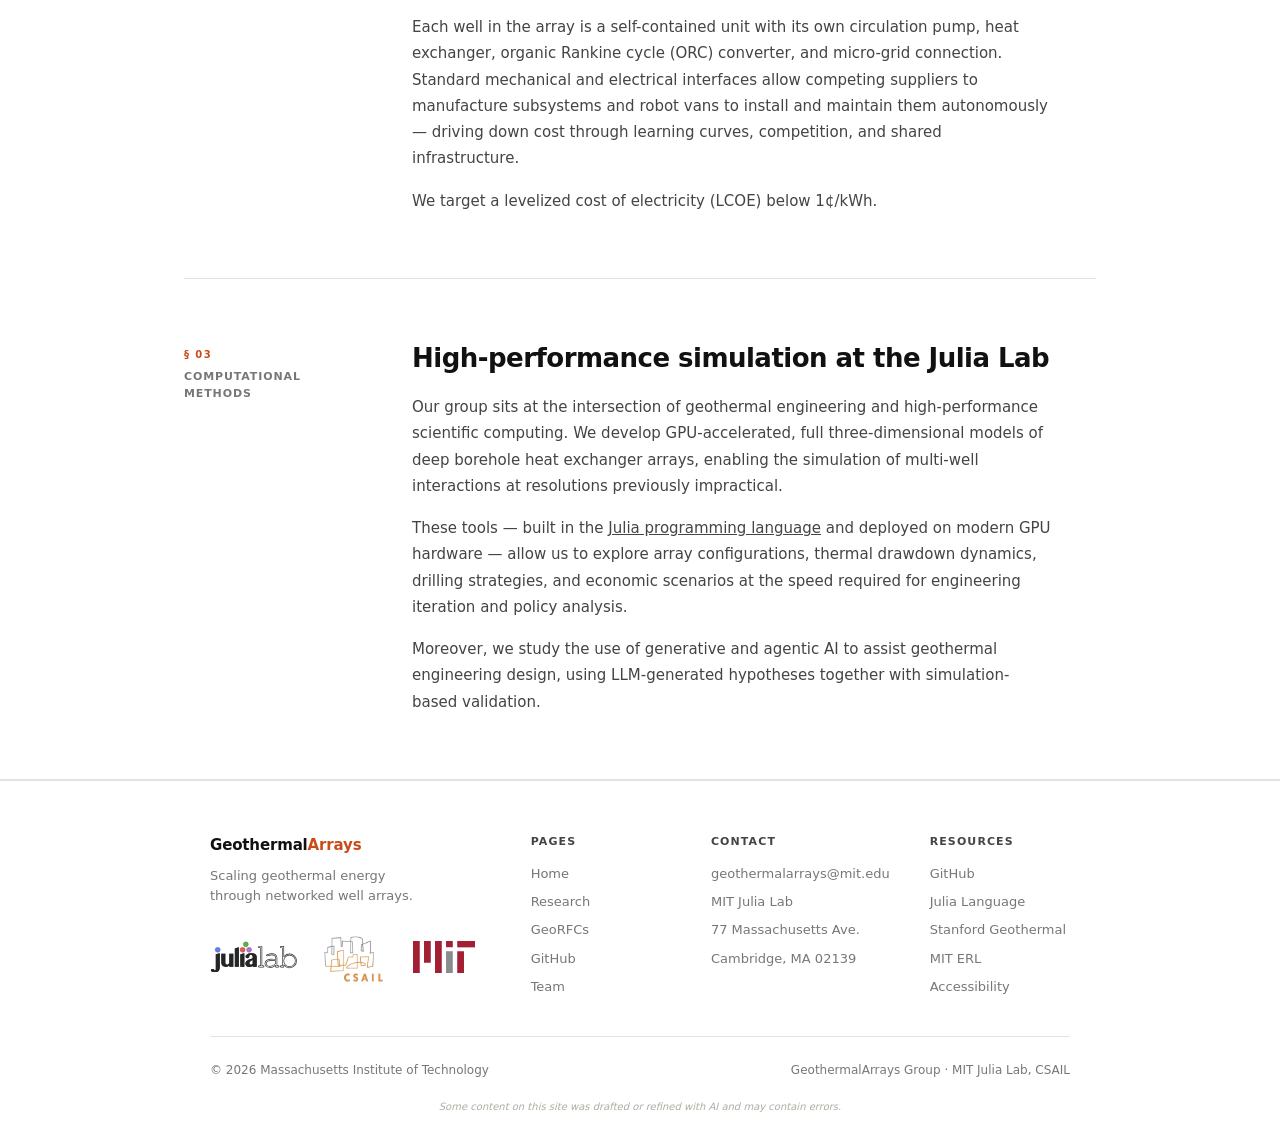
==== commit 16d6801f: "Add favicon and finalize site updates - Add SVG + PNG favicon to all pages - Generate 32x32 favicon." ====
--- a/index.html
+++ b/index.html
@@ -5,6 +5,8 @@
   <meta name="viewport" content="width=device-width, initial-scale=1.0" />
   <title>GeothermalArrays — MIT Julia Lab</title>
   <meta name="description" content="Scaling geothermal energy through networks of standard wells. A research group at the MIT Julia Lab." />
+  <link rel="icon" type="image/svg+xml" href="images/logo-dark.svg" />
+  <link rel="icon" type="image/png" sizes="32x32" href="images/favicon.png" />
   <link rel="stylesheet" href="css/style.css" />
   <style>
     :root { --content-w: 960px; }
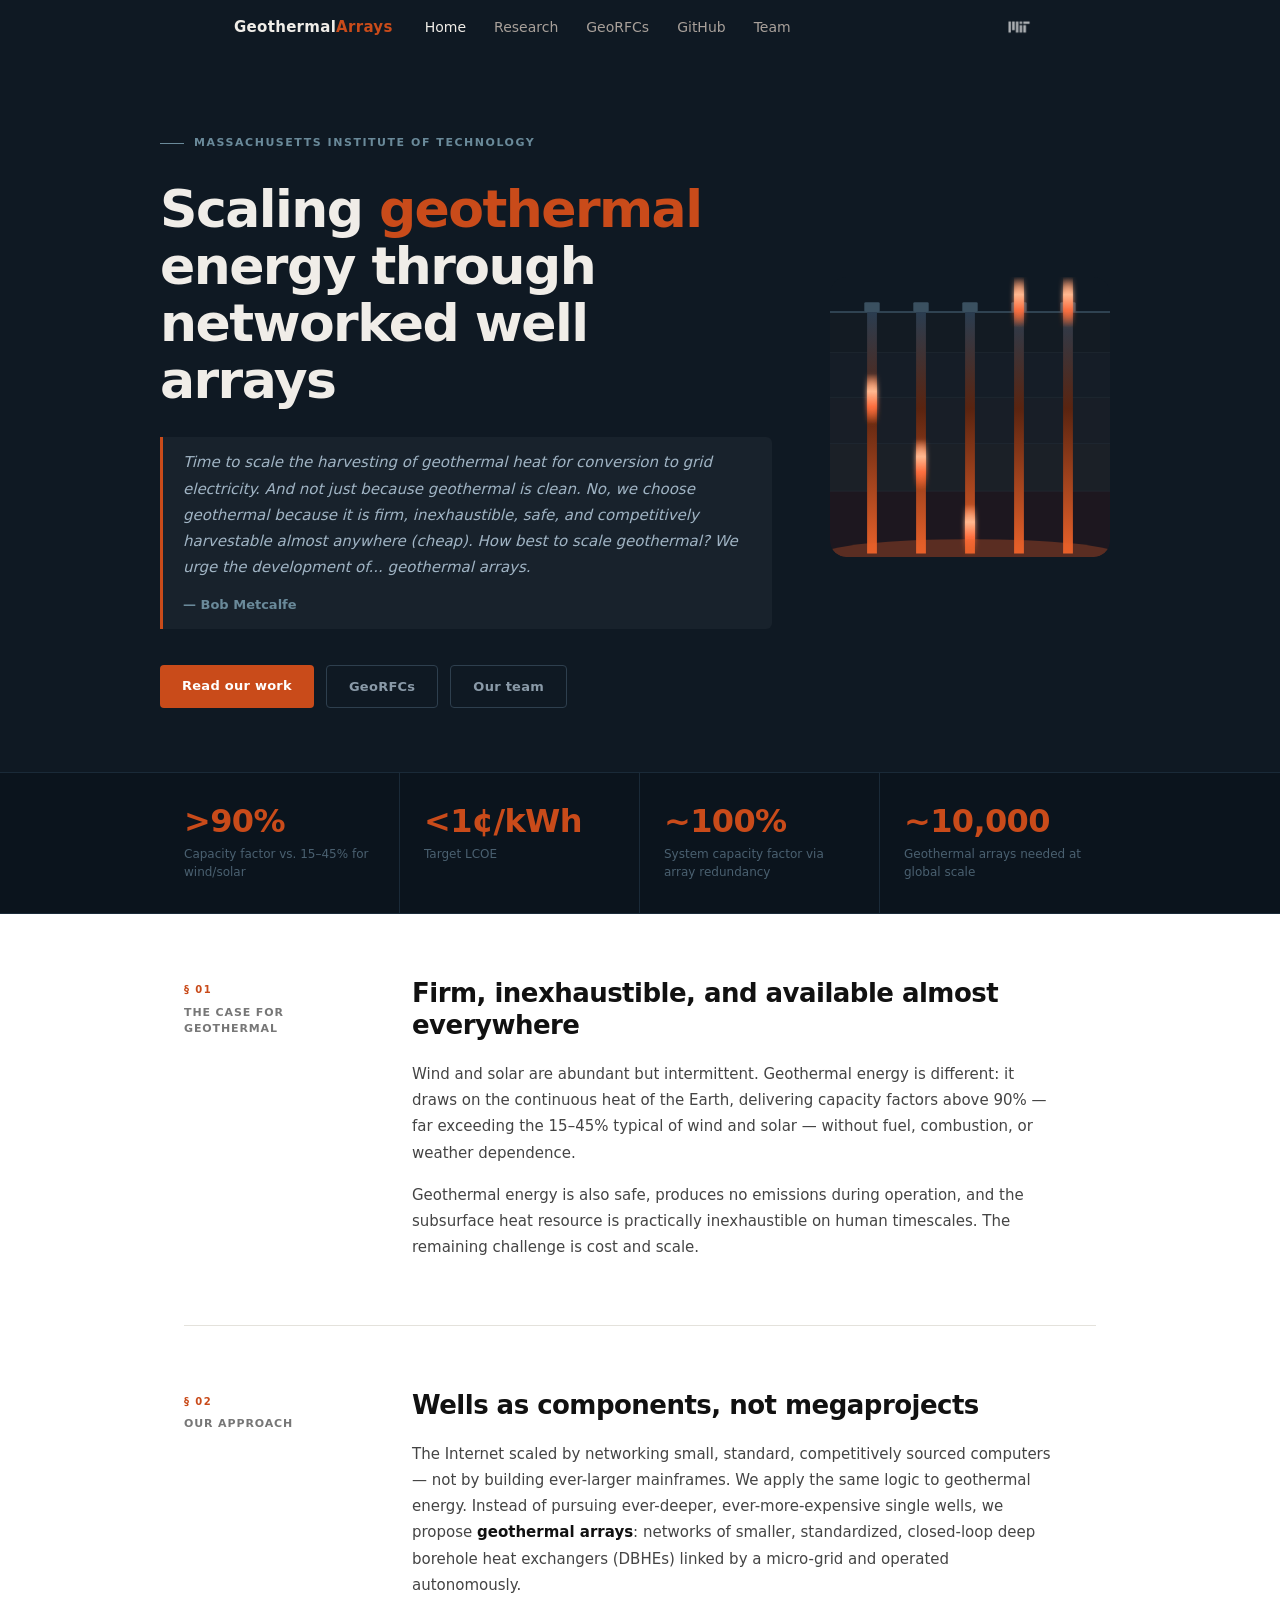
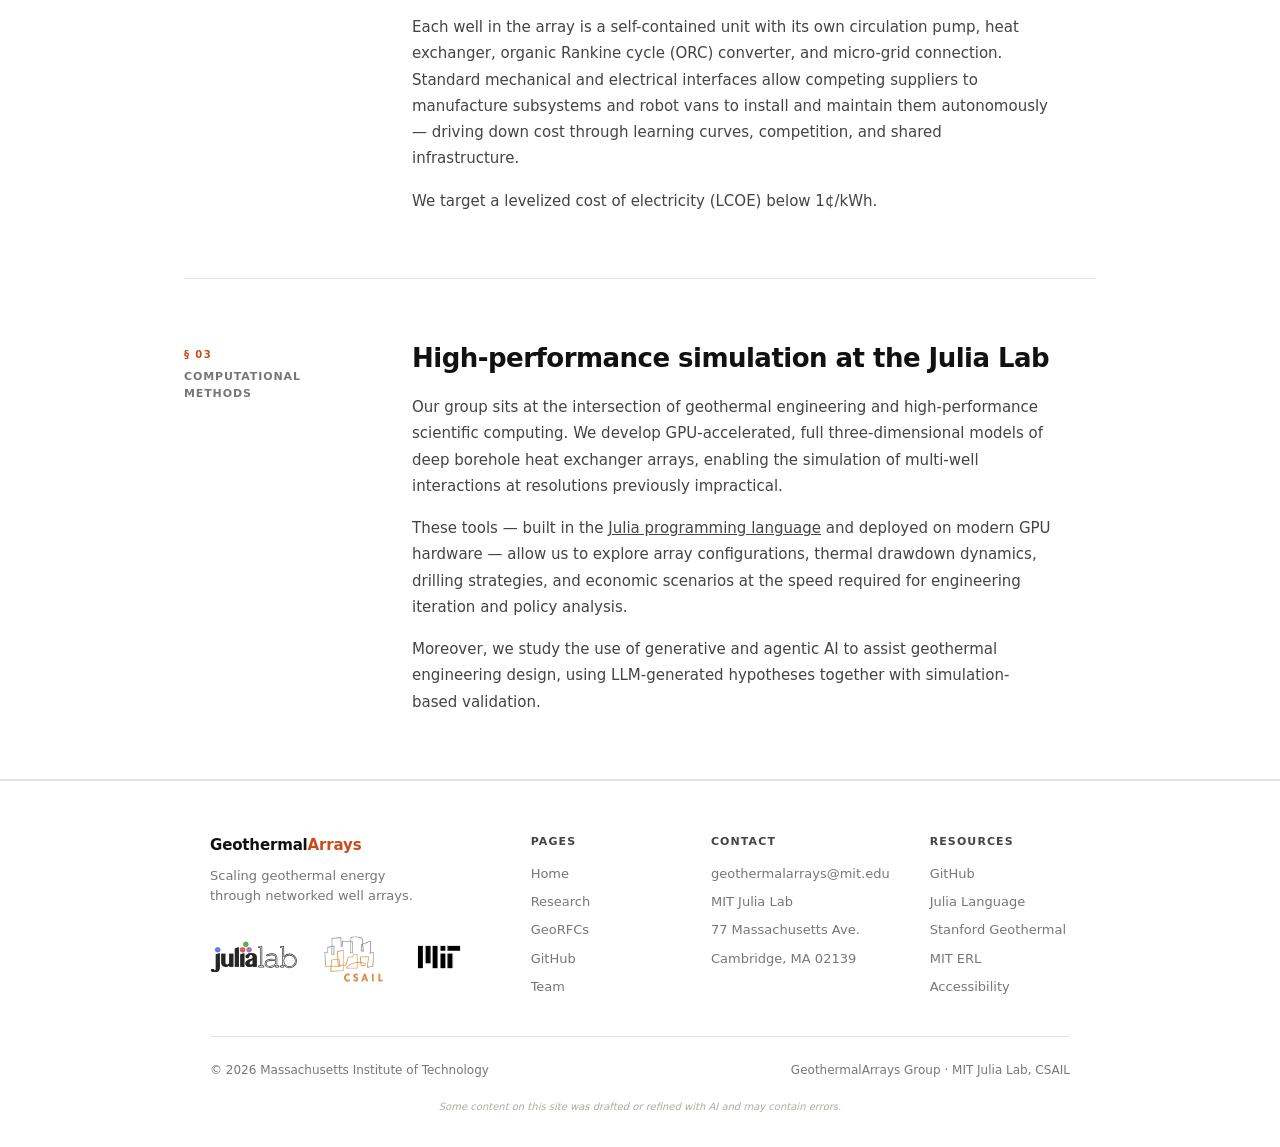
==== commit 73c86c09: "Replace MIT logo SVG with official PNG variants; move logo to nav top-right - Add mit_logo_std_rgb_w" ====
--- a/index.html
+++ b/index.html
@@ -319,7 +319,7 @@
 
 <nav>
   <div class="nav-inner">
-    <a class="nav-brand" href="index.html"><img class="nav-logo" src="images/mit_logo.svg" alt="MIT" />Geothermal<span>Arrays</span></a>
+    <a class="nav-brand" href="index.html">Geothermal<span>Arrays</span></a>
     <ul class="nav-links">
       <li><a href="index.html" class="active">Home</a></li>
       <li><a href="publications.html">Research</a></li>
@@ -327,6 +327,7 @@
       <li><a href="https://github.com/geothermalarrays" target="_blank" rel="noopener">GitHub</a></li>
       <li><a href="people.html">Team</a></li>
     </ul>
+<a class="nav-mit" href="https://web.mit.edu/" target="_blank" rel="noopener"><img class="nav-mit-logo" src="images/mit_logo_std_rgb_white.png" alt="MIT" /></a>
 <button class="nav-toggle" aria-label="Toggle menu" onclick="this.classList.toggle('open');document.querySelector('.nav-links').classList.toggle('open')">
       <span></span><span></span><span></span>
     </button>
@@ -542,6 +543,7 @@
     </div>
   </div>
 
+
 </div>
 
 <hr class="section-divider" style="margin-top: 0;" />
@@ -559,7 +561,7 @@
           <img class="footer-logo-csail" src="images/csail_logo.png" alt="MIT CSAIL" />
         </a>
         <a href="https://web.mit.edu/" target="_blank" rel="noopener">
-          <img class="footer-logo-mit" src="images/mit_logo.svg" alt="MIT" />
+          <img class="footer-logo-mit" src="images/mit_logo_std_rgb_white.png" alt="MIT" />
         </a>
       </div>
     </div>
--- a/css/style.css
+++ b/css/style.css
@@ -708,6 +708,7 @@
   height: 32px;
   width: auto;
   display: block;
+  filter: brightness(0);
 }
 
 .footer-logo-julialab {
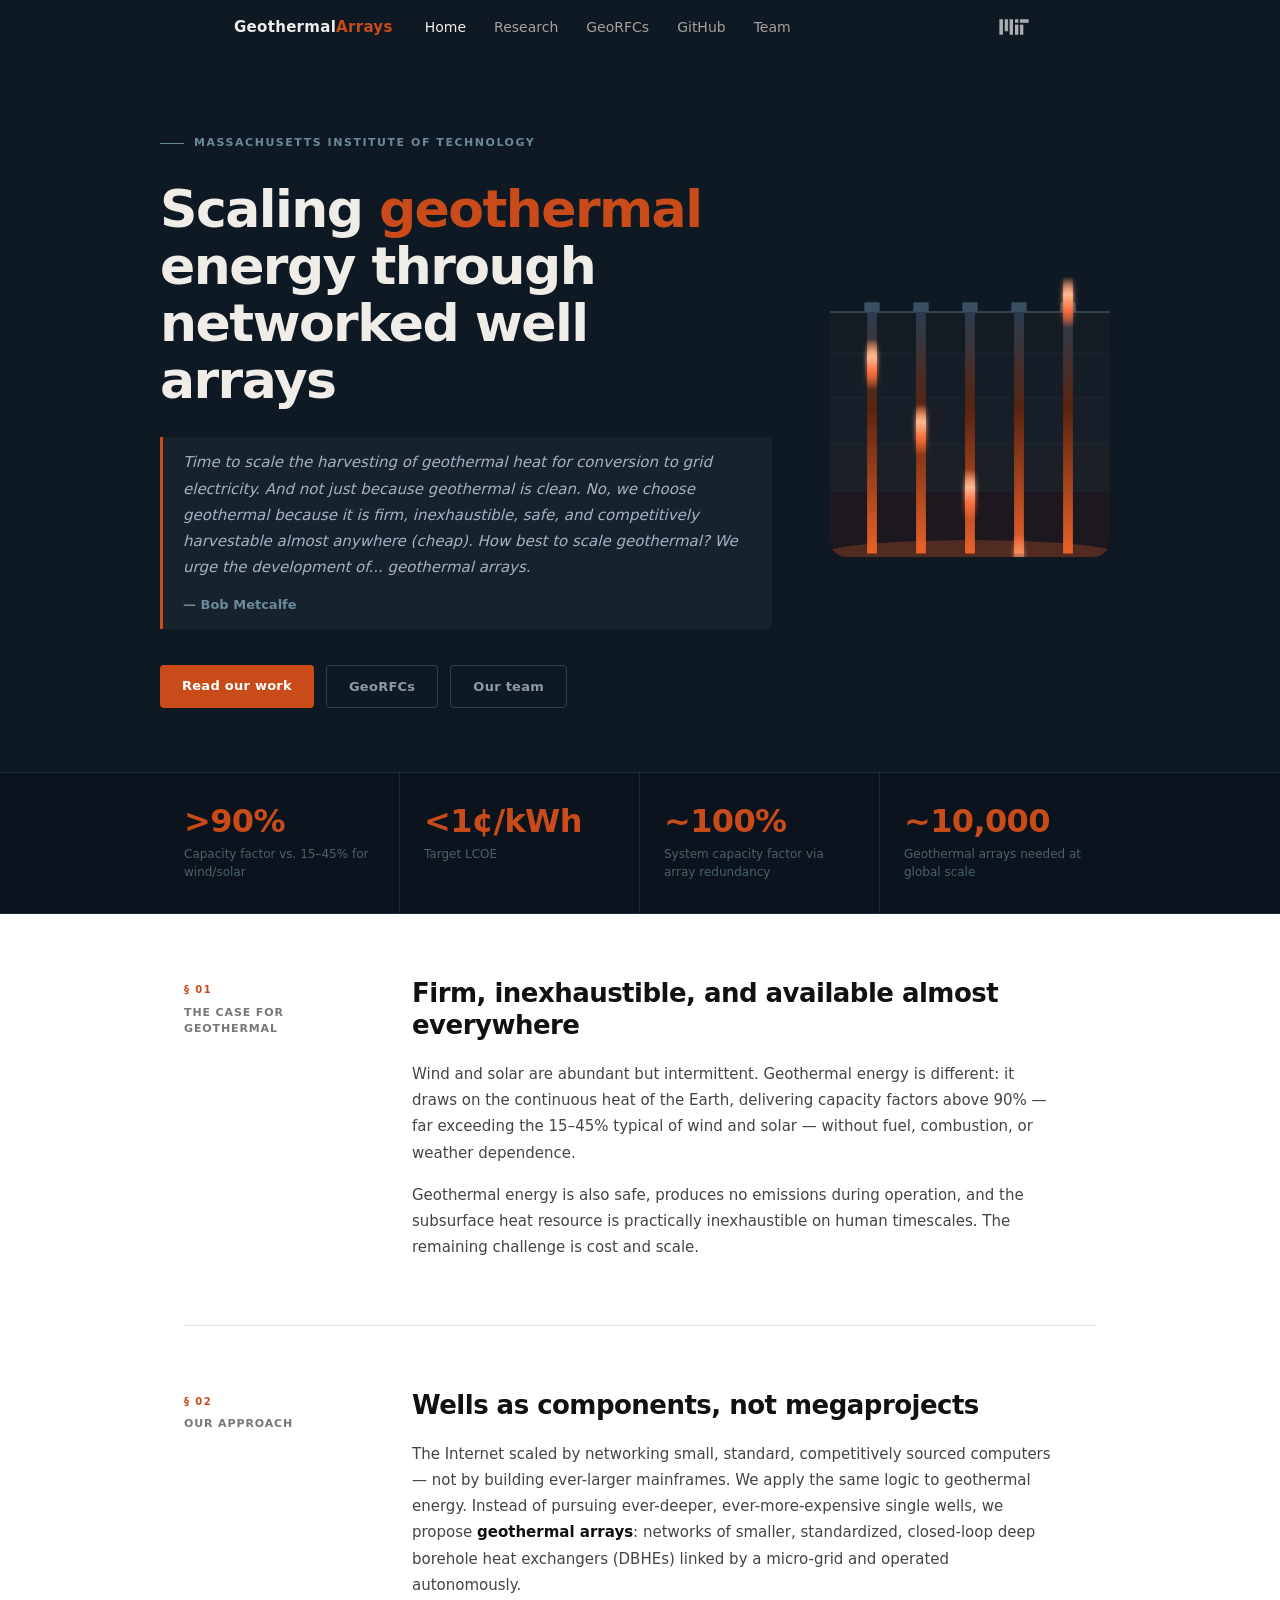
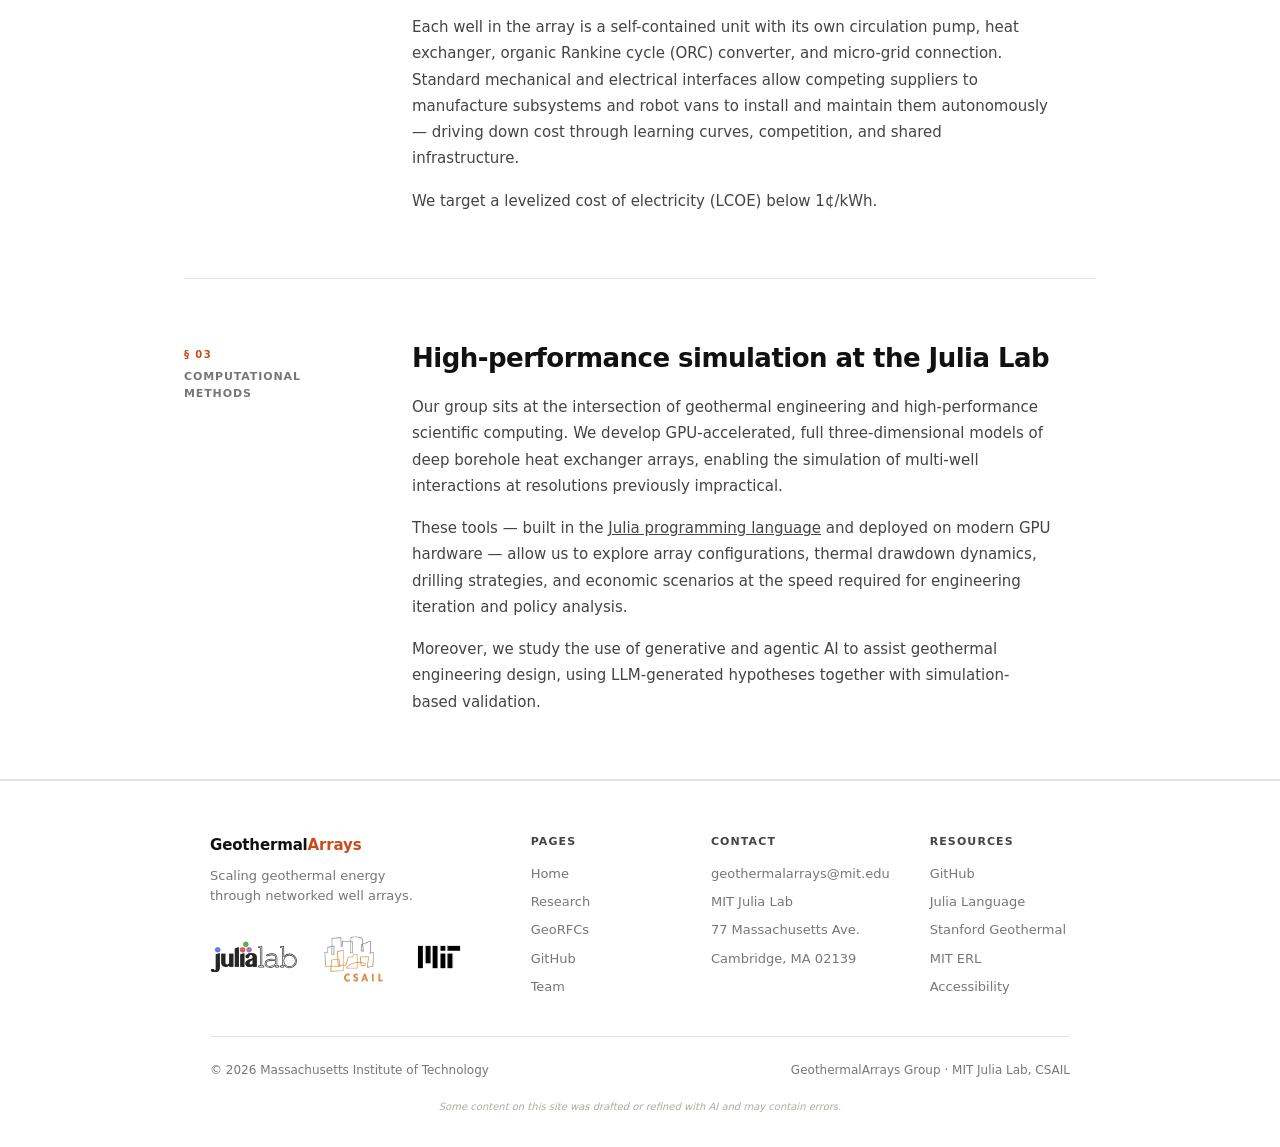
==== commit caad54fb: "Add unlisted DBHE LCOE calculator; rename pages to research and georfcs - calculator.html + dbhe/: p" ====
--- a/index.html
+++ b/index.html
@@ -322,8 +322,8 @@
     <a class="nav-brand" href="index.html">Geothermal<span>Arrays</span></a>
     <ul class="nav-links">
       <li><a href="index.html" class="active">Home</a></li>
-      <li><a href="publications.html">Research</a></li>
-      <li><a href="rfcs.html">GeoRFCs</a></li>
+      <li><a href="research.html">Research</a></li>
+      <li><a href="georfcs.html">GeoRFCs</a></li>
       <li><a href="https://github.com/geothermalarrays" target="_blank" rel="noopener">GitHub</a></li>
       <li><a href="people.html">Team</a></li>
     </ul>
@@ -345,8 +345,8 @@
         <cite>— Bob Metcalfe</cite>
       </blockquote>
       <div class="hero2-links">
-        <a class="btn2 btn2-primary" href="publications.html">Read our work</a>
-        <a class="btn2 btn2-ghost" href="rfcs.html">GeoRFCs</a>
+        <a class="btn2 btn2-primary" href="research.html">Read our work</a>
+        <a class="btn2 btn2-ghost" href="georfcs.html">GeoRFCs</a>
         <a class="btn2 btn2-ghost" href="people.html">Our team</a>
       </div>
     </div>
@@ -570,8 +570,8 @@
       <div class="footer-col-title">Pages</div>
       <ul class="footer-col-links">
         <li><a href="index.html">Home</a></li>
-        <li><a href="publications.html">Research</a></li>
-        <li><a href="rfcs.html">GeoRFCs</a></li>
+        <li><a href="research.html">Research</a></li>
+        <li><a href="georfcs.html">GeoRFCs</a></li>
         <li><a href="https://github.com/geothermalarrays" target="_blank" rel="noopener">GitHub</a></li>
         <li><a href="people.html">Team</a></li>
       </ul>
--- a/css/style.css
+++ b/css/style.css
@@ -94,7 +94,7 @@
 }
 
 .nav-mit-logo {
-  height: 16px;
+  height: 22px;
   width: auto;
   opacity: 0.65;
   filter: brightness(0) invert(1);
